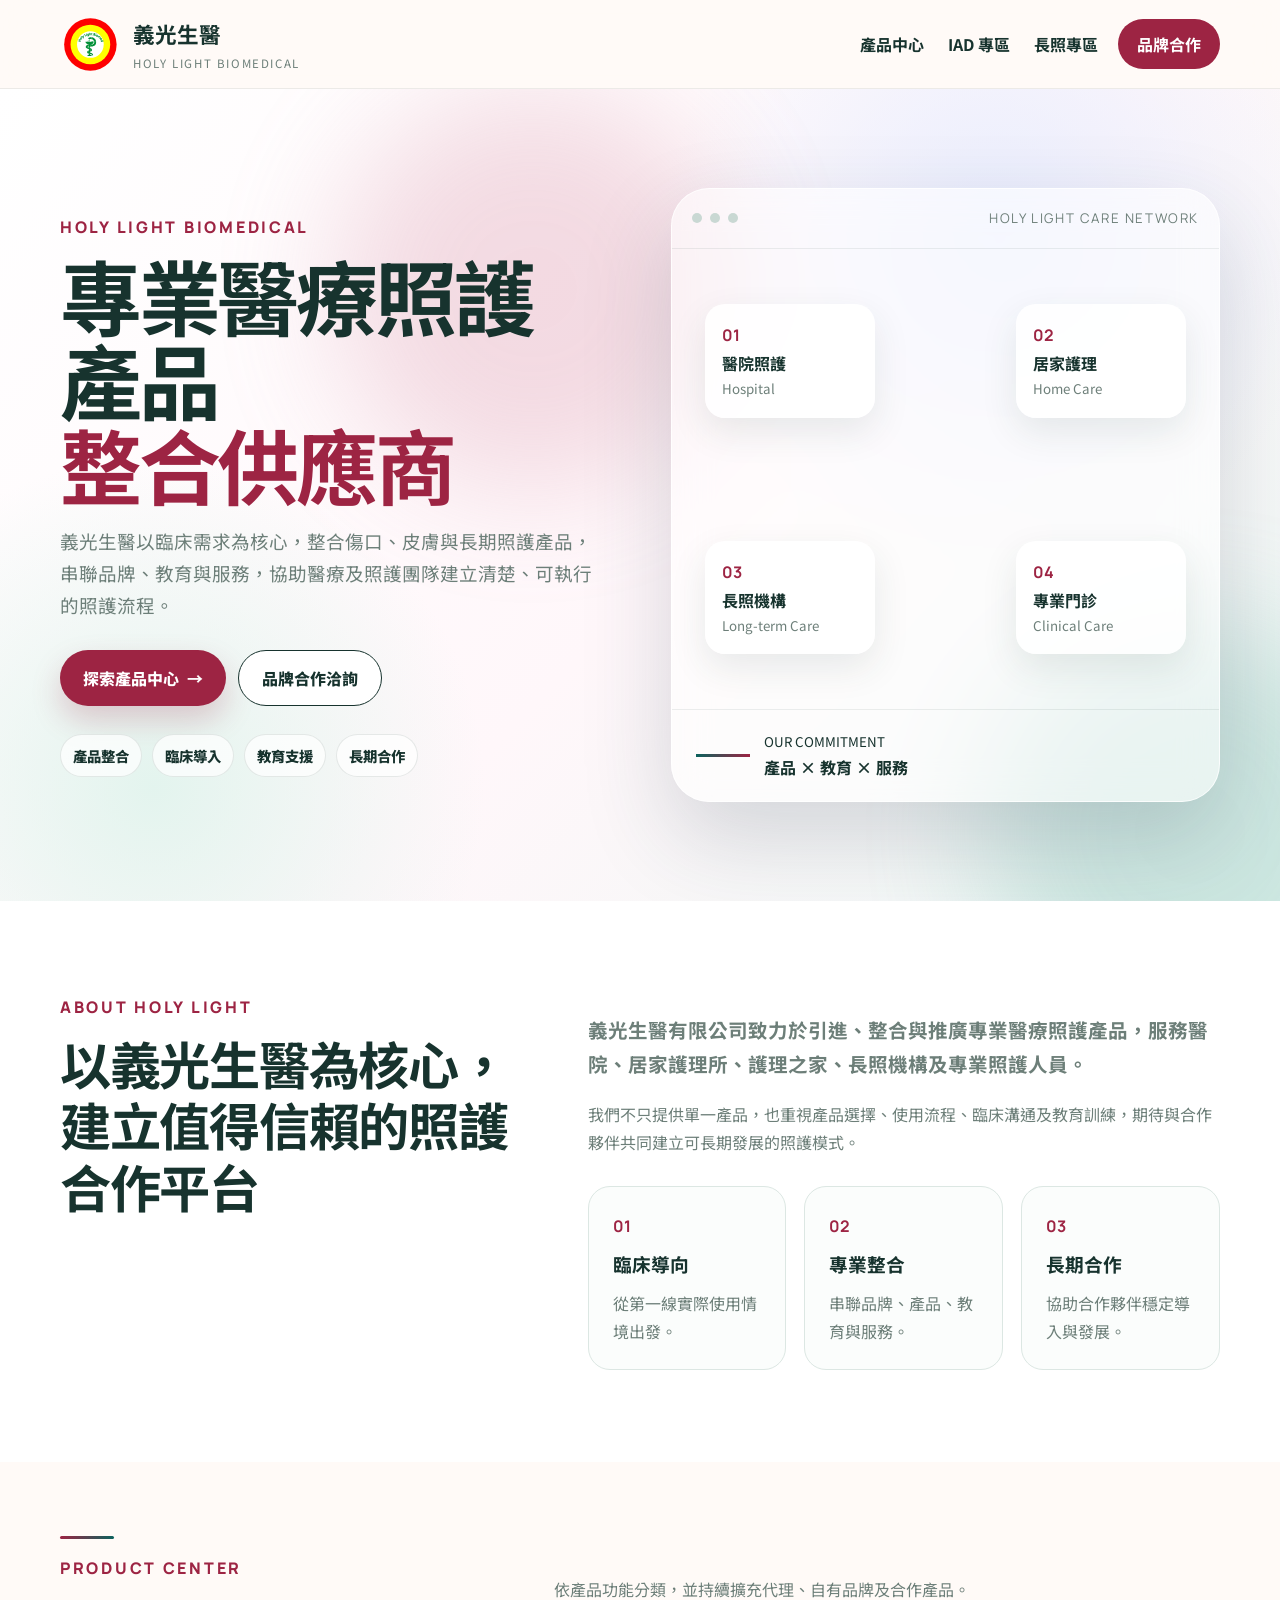
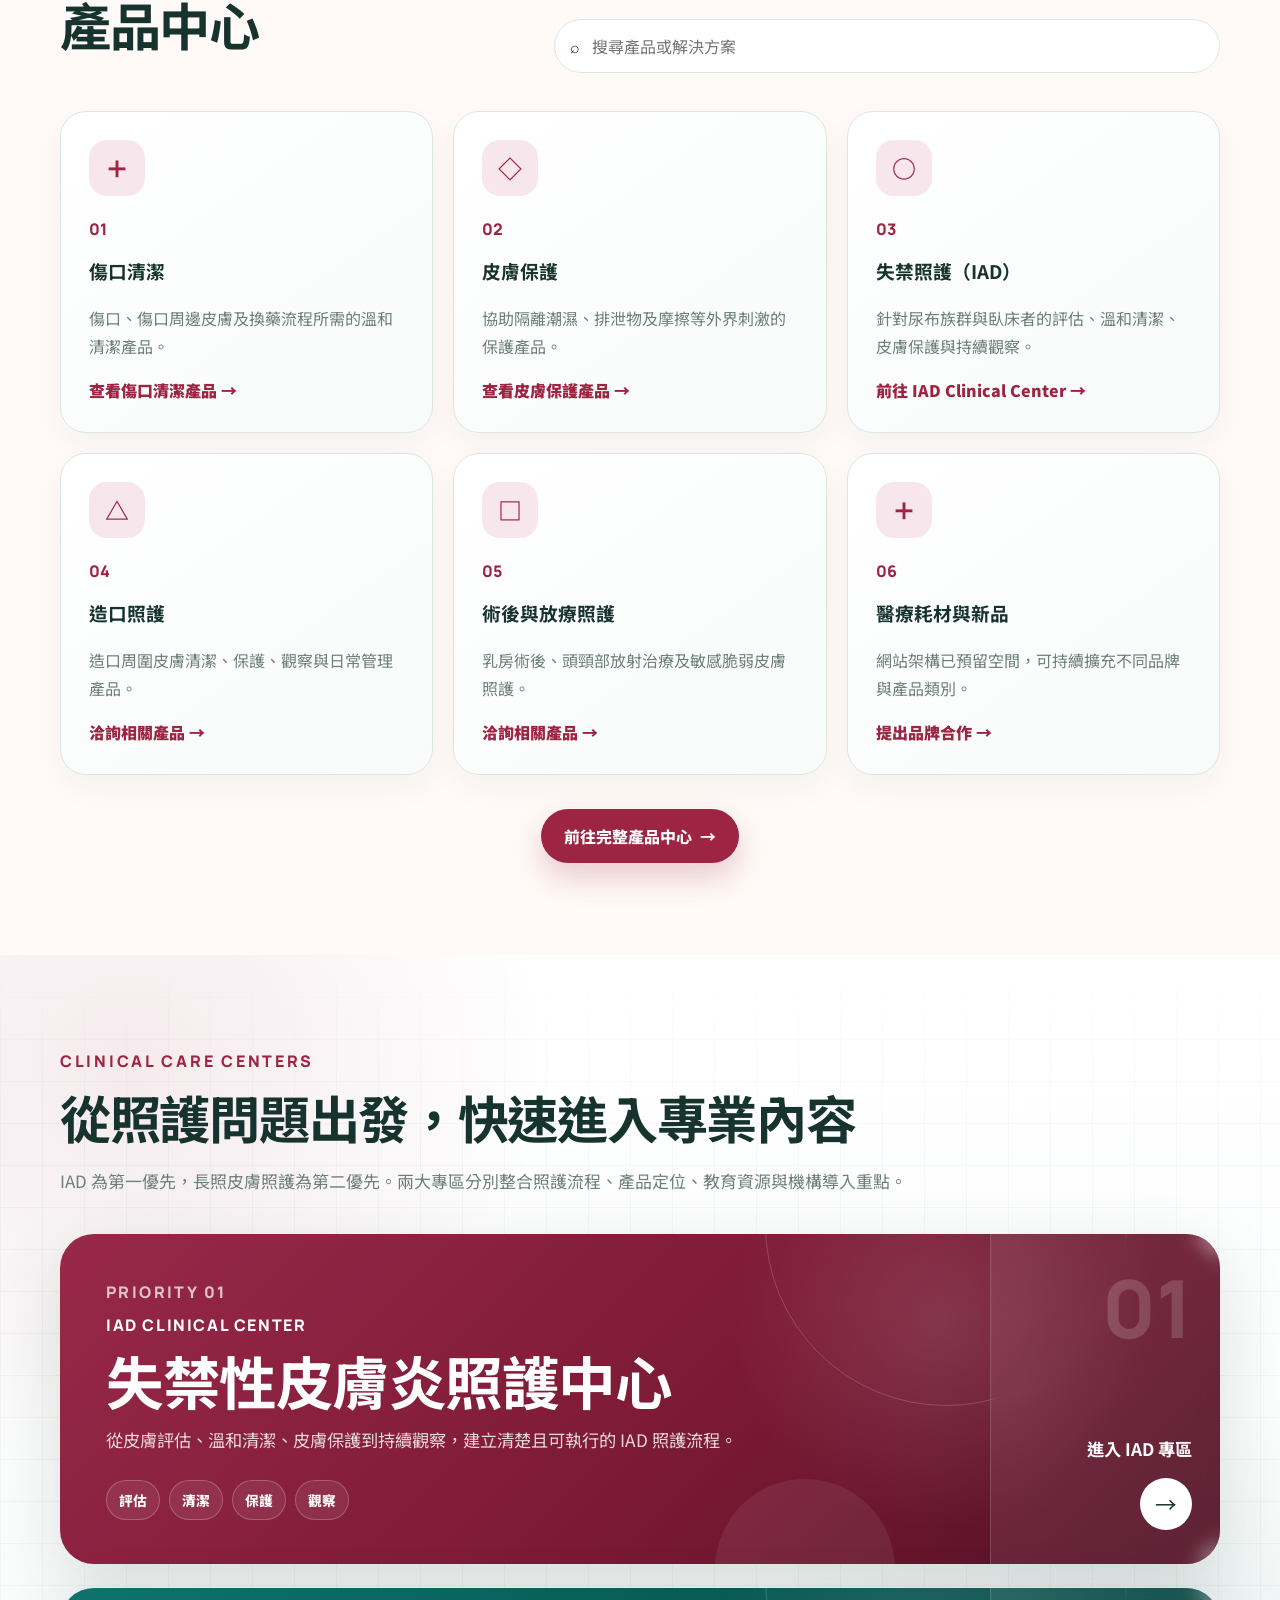
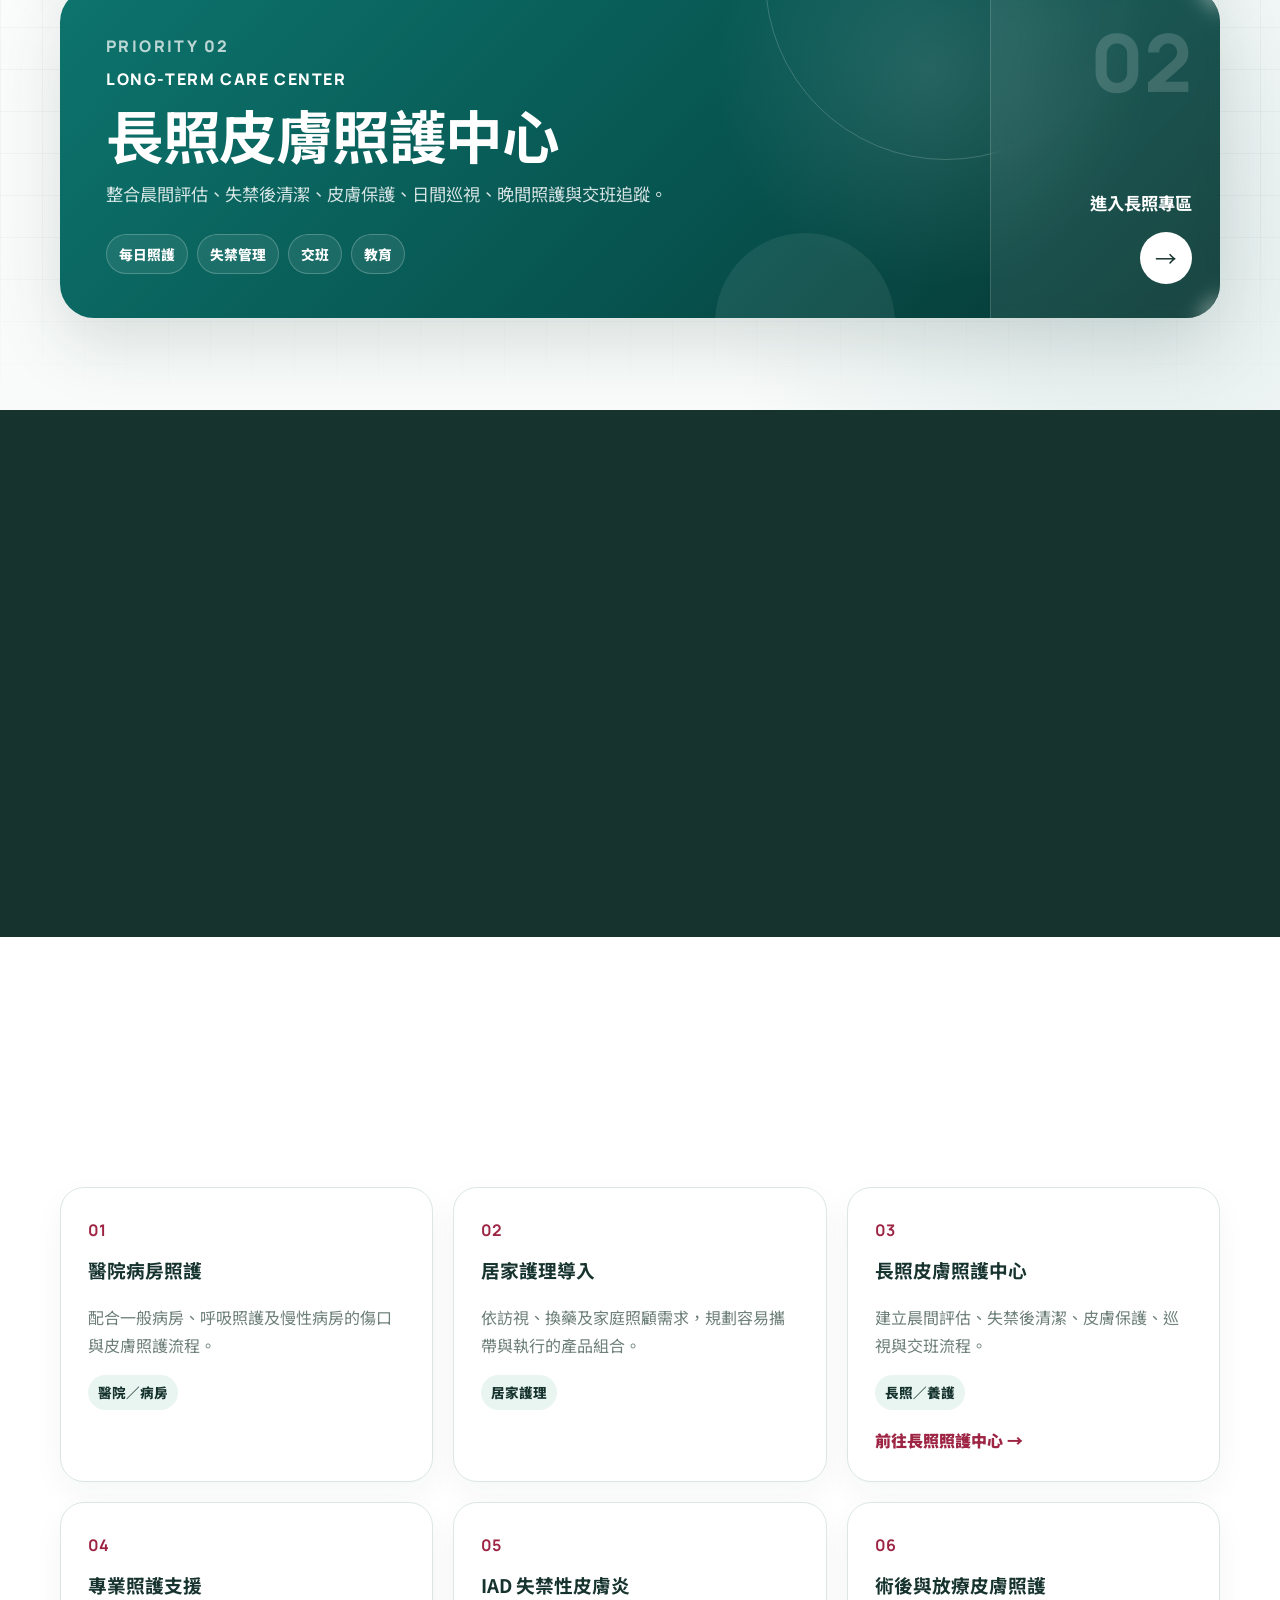
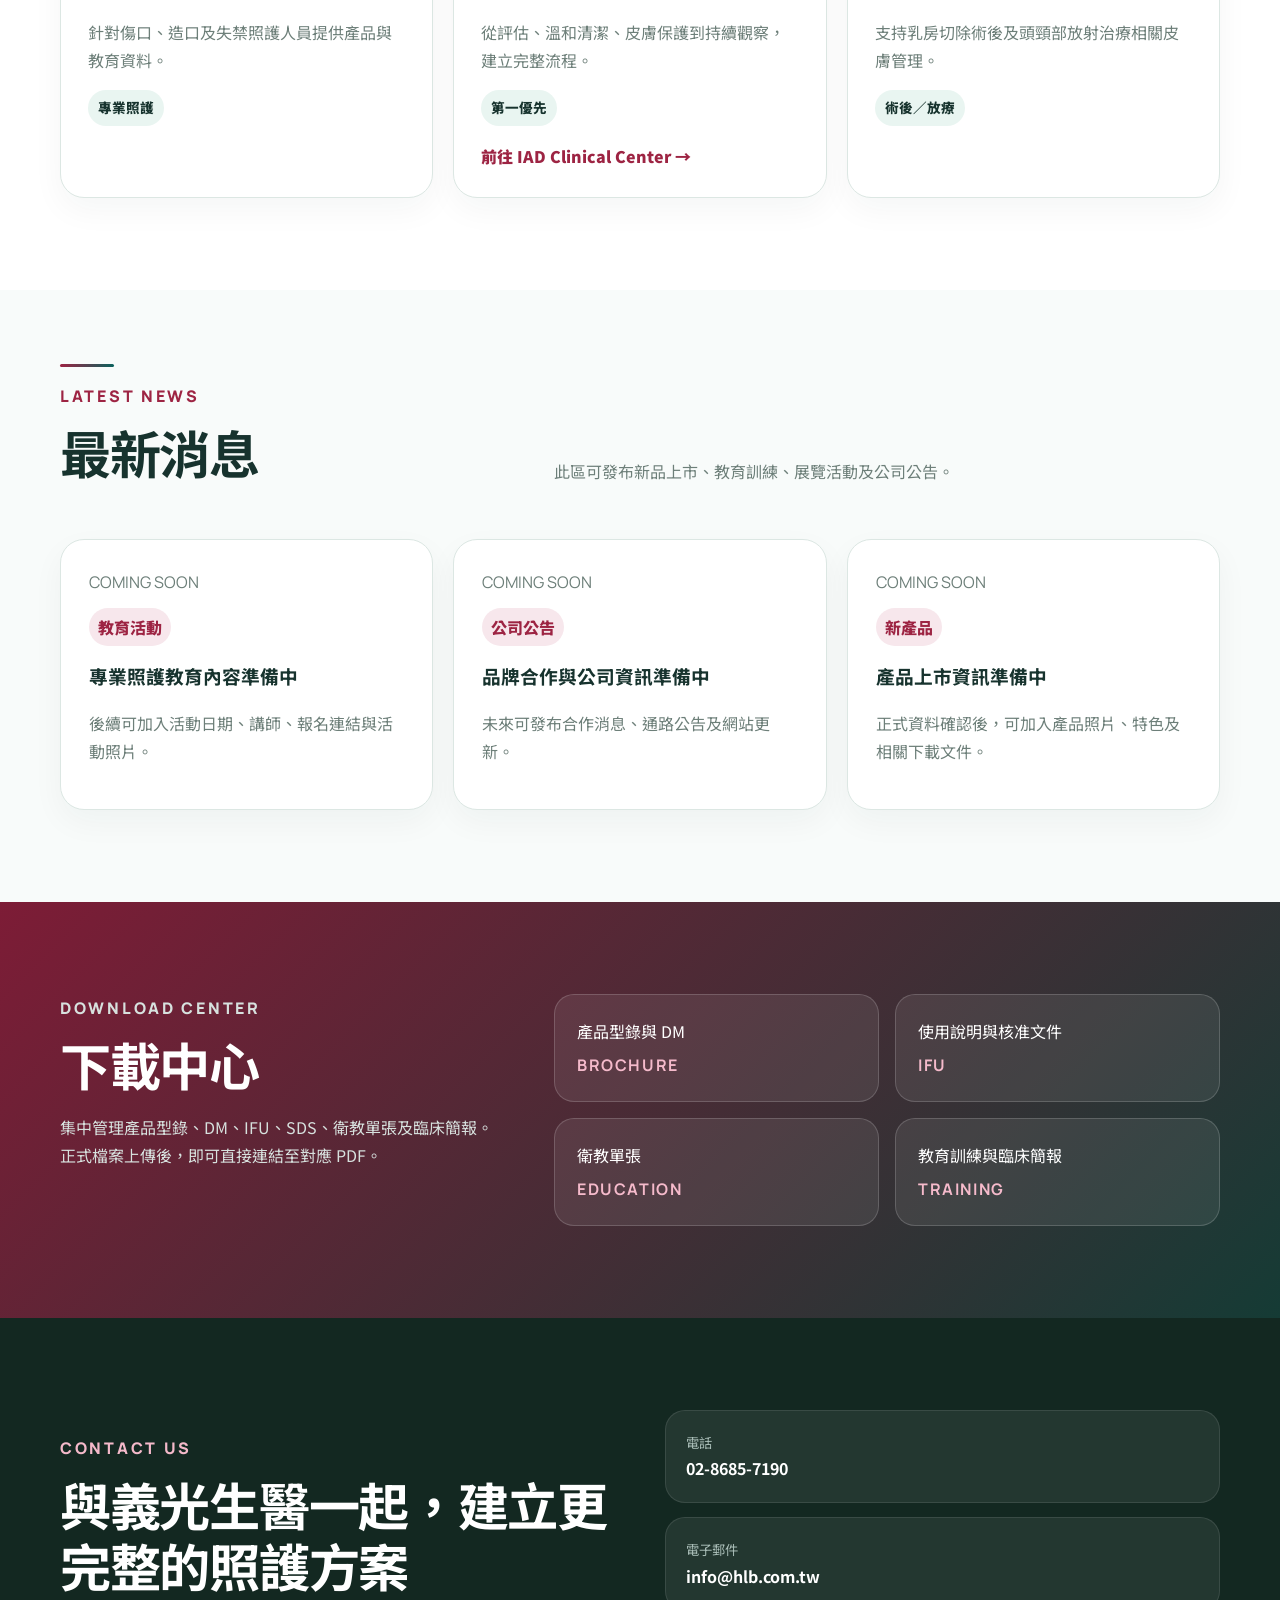
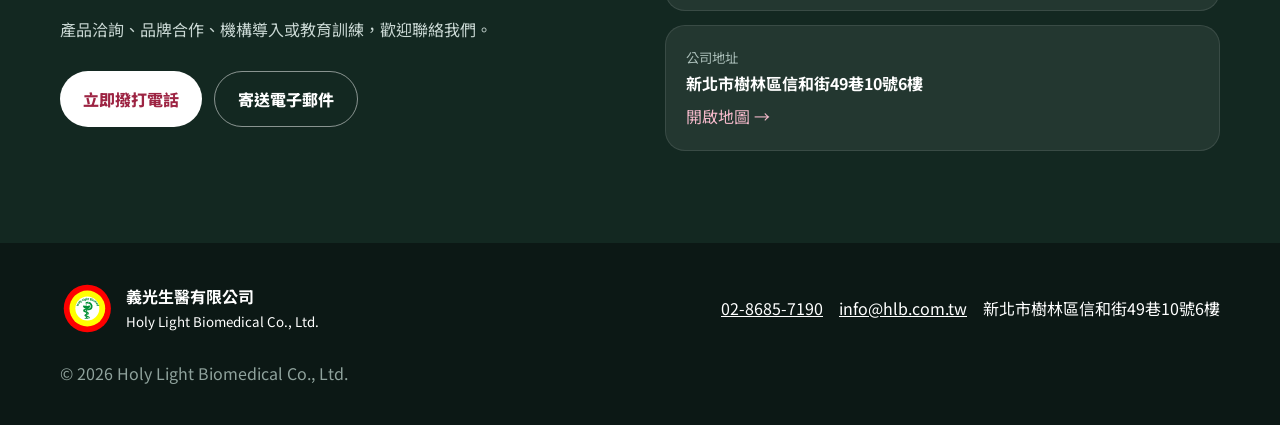
==== index.html @ 4e4e8191 "Add homepage SEO V1 Premium" ====
<!doctype html>
<html lang="zh-Hant">
<head>
  <meta charset="utf-8">
  <meta name="viewport" content="width=device-width,initial-scale=1">
  <meta name="theme-color" content="#9d2443">

  <!-- Google Search Console：請保留 -->
  <meta name="google-site-verification" content="CPX_xguy8c0dO7P1rIua1L7QDcDRIby8tu516ygvFCs">

  <!-- 基本 SEO -->
  <title>義光生醫｜IAD、長照皮膚照護與專業醫療產品</title>
  <meta name="description" content="義光生醫有限公司（Holy Light Biomedical）提供失禁性皮膚炎 IAD、長照皮膚照護、傷口清潔與皮膚保護產品，並提供醫療院所、長照機構及居家護理的教育與導入支援。">
  <meta name="robots" content="index,follow,max-image-preview:large,max-snippet:-1,max-video-preview:-1">
  <meta name="author" content="義光生醫有限公司">
  <link rel="canonical" href="https://hlb.com.tw/">

  <!-- Open Graph：Facebook、LINE、LinkedIn 分享 -->
  <meta property="og:locale" content="zh_TW">
  <meta property="og:type" content="website">
  <meta property="og:site_name" content="義光生醫｜Holy Light Biomedical">
  <meta property="og:title" content="義光生醫｜IAD、長照皮膚照護與專業醫療產品">
  <meta property="og:description" content="整合失禁性皮膚炎 IAD、長照皮膚照護、傷口清潔、皮膚保護產品與專業教育支援。">
  <meta property="og:url" content="https://hlb.com.tw/">
  <meta property="og:image" content="https://hlb.com.tw/assets/hlb-mark.svg">
  <meta property="og:image:alt" content="義光生醫 Holy Light Biomedical 標誌">

  <!-- Twitter / X 分享 -->
  <meta name="twitter:card" content="summary">
  <meta name="twitter:title" content="義光生醫｜IAD、長照皮膚照護與專業醫療產品">
  <meta name="twitter:description" content="整合 IAD、長照皮膚照護、傷口清潔、皮膚保護產品與專業教育支援。">
  <meta name="twitter:image" content="https://hlb.com.tw/assets/hlb-mark.svg">
  <meta name="twitter:image:alt" content="義光生醫 Holy Light Biomedical 標誌">

  <!-- 結構化資料：企業 -->
  <script type="application/ld+json">
  {
    "@context": "https://schema.org",
    "@type": "Organization",
    "@id": "https://hlb.com.tw/#organization",
    "name": "義光生醫有限公司",
    "alternateName": "Holy Light Biomedical Co., Ltd.",
    "url": "https://hlb.com.tw/",
    "logo": "https://hlb.com.tw/assets/hlb-mark.svg",
    "email": "info@hlb.com.tw",
    "telephone": "+886-2-8685-7190",
    "address": {
      "@type": "PostalAddress",
      "streetAddress": "信和街49巷10號6樓",
      "addressLocality": "樹林區",
      "addressRegion": "新北市",
      "postalCode": "238",
      "addressCountry": "TW"
    },
    "description": "義光生醫有限公司提供失禁性皮膚炎 IAD、長照皮膚照護、傷口清潔、皮膚保護產品，以及醫療與長照機構的教育及導入支援."
  }
  </script>

  <!-- 結構化資料：網站 -->
  <script type="application/ld+json">
  {
    "@context": "https://schema.org",
    "@type": "WebSite",
    "@id": "https://hlb.com.tw/#website",
    "url": "https://hlb.com.tw/",
    "name": "義光生醫",
    "alternateName": "Holy Light Biomedical",
    "inLanguage": "zh-Hant-TW",
    "publisher": {
      "@id": "https://hlb.com.tw/#organization"
    }
  }
  </script>

  <link rel="preconnect" href="https://fonts.googleapis.com">
  <link rel="preconnect" href="https://fonts.gstatic.com" crossorigin>
  <link href="https://fonts.googleapis.com/css2?family=Manrope:wght@600;700;800&family=Noto+Sans+TC:wght@400;500;600;700;800;900&display=swap" rel="stylesheet">

  <link rel="stylesheet" href="styles.css?v=7.2">
  <script defer src="script.js?v=7.2"></script>
</head>
<body>
<a class="skip-link" href="#main">跳至主要內容</a>

<header class="site-header" id="top">
  <div class="container nav-wrap">
    <a class="brand" href="#top" aria-label="義光生醫首頁">
      <img src="assets/hlb-mark.svg?v=3.5" alt="義光生醫標誌">
      <span><strong>義光生醫</strong><small>HOLY LIGHT BIOMEDICAL</small></span>
    </a>

    <button class="menu-toggle" type="button" aria-label="開啟選單" aria-expanded="false" aria-controls="main-nav">
      <span></span><span></span><span></span>
    </button>

    <nav class="main-nav" id="main-nav" aria-label="主要導覽">
      <a href="products.html">產品中心</a>
      <a href="iad-clinical-center.html">IAD 專區</a>
      <a href="long-term-care-center.html">長照專區</a>
      <a class="nav-cta" href="#brands">品牌合作</a>
    </nav>
  </div>
</header>

<main id="main">
  <section class="hero" aria-labelledby="hero-title">
    <div class="hero-glow glow-a"></div>
    <div class="hero-glow glow-b"></div>

    <div class="container hero-grid">
      <div class="hero-copy reveal">
        <p class="kicker">HOLY LIGHT BIOMEDICAL</p>
        <h1 id="hero-title">專業醫療照護產品<br><em>整合供應商</em></h1>
        <p class="lead">義光生醫以臨床需求為核心，整合傷口、皮膚與長期照護產品，串聯品牌、教育與服務，協助醫療及照護團隊建立清楚、可執行的照護流程。</p>

        <div class="hero-actions">
          <a class="btn primary" href="products.html">探索產品中心 <span>→</span></a>
          <a class="btn ghost" href="#brands">品牌合作洽詢</a>
        </div>

        <div class="hero-points" aria-label="服務特色">
          <span>產品整合</span>
          <span>臨床導入</span>
          <span>教育支援</span>
          <span>長期合作</span>
        </div>
      </div>

      <div class="hero-visual reveal delay-1">
        <div class="medical-window">
          <div class="window-top">
            <span></span><span></span><span></span>
            <small>HOLY LIGHT CARE NETWORK</small>
          </div>

          <div class="care-map">
            <article class="care-chip chip-1"><b>01</b><strong>醫院照護</strong><small>Hospital</small></article>
            <article class="care-chip chip-2"><b>02</b><strong>居家護理</strong><small>Home Care</small></article>
            <article class="care-chip chip-3"><b>03</b><strong>長照機構</strong><small>Long-term Care</small></article>
            <article class="care-chip chip-4"><b>04</b><strong>專業門診</strong><small>Clinical Care</small></article>
          </div>

          <div class="window-caption">
            <i></i>
            <div><small>OUR COMMITMENT</small><strong>產品 × 教育 × 服務</strong></div>
          </div>
        </div>
      </div>
    </div>
  </section>

  <section class="section about" id="about">
    <div class="container split">
      <div class="section-title reveal">
        <p class="eyebrow">ABOUT HOLY LIGHT</p>
        <h2>以義光生醫為核心，建立值得信賴的照護合作平台</h2>
      </div>

      <div class="about-copy reveal delay-1">
        <p class="large">義光生醫有限公司致力於引進、整合與推廣專業醫療照護產品，服務醫院、居家護理所、護理之家、長照機構及專業照護人員。</p>
        <p>我們不只提供單一產品，也重視產品選擇、使用流程、臨床溝通及教育訓練，期待與合作夥伴共同建立可長期發展的照護模式。</p>

        <div class="values">
          <article><b>01</b><h3>臨床導向</h3><p>從第一線實際使用情境出發。</p></article>
          <article><b>02</b><h3>專業整合</h3><p>串聯品牌、產品、教育與服務。</p></article>
          <article><b>03</b><h3>長期合作</h3><p>協助合作夥伴穩定導入與發展。</p></article>
        </div>
      </div>
    </div>
  </section>

  <section class="section products" id="products">
    <div class="container">
      <div class="heading reveal">
        <div>
          <p class="eyebrow">PRODUCT CENTER</p>
          <h2>產品中心</h2>
        </div>
        <div>
          <p>依產品功能分類，並持續擴充代理、自有品牌及合作產品。</p>
          <label class="search-box">
            <span aria-hidden="true">⌕</span>
            <input id="site-search" type="search" placeholder="搜尋產品或解決方案" aria-label="搜尋產品或解決方案">
          </label>
        </div>
      </div>

      <div class="card-grid searchable-grid" id="product-grid">
        <article data-search="傷口 清潔 換藥 wound cleansing mousse">
          <div class="card-icon">＋</div><span>01</span><h3>傷口清潔</h3>
          <p>傷口、傷口周邊皮膚及換藥流程所需的溫和清潔產品。</p>
          <a href="wound-cleansing-mousse.html">查看傷口清潔產品 →</a>
        </article>

        <article data-search="皮膚 保護 隔離 摩擦 潮濕 barrier film">
          <div class="card-icon">◇</div><span>02</span><h3>皮膚保護</h3>
          <p>協助隔離潮濕、排泄物及摩擦等外界刺激的保護產品。</p>
          <a href="barrier-film.html">查看皮膚保護產品 →</a>
        </article>

        <article data-search="IAD 失禁 尿布 臥床 皮膚炎">
          <div class="card-icon">○</div><span>03</span><h3>失禁照護（IAD）</h3>
          <p>針對尿布族群與臥床者的評估、溫和清潔、皮膚保護與持續觀察。</p>
          <a href="iad-clinical-center.html">前往 IAD Clinical Center →</a>
        </article>

        <article data-search="造口 周邊 皮膚 ostomy">
          <div class="card-icon">△</div><span>04</span><h3>造口照護</h3>
          <p>造口周圍皮膚清潔、保護、觀察與日常管理產品。</p>
          <a href="#contact">洽詢相關產品 →</a>
        </article>

        <article data-search="乳房 術後 放射 放療 頭頸 皮膚">
          <div class="card-icon">□</div><span>05</span><h3>術後與放療照護</h3>
          <p>乳房術後、頭頸部放射治療及敏感脆弱皮膚照護。</p>
          <a href="#contact">洽詢相關產品 →</a>
        </article>

        <article data-search="醫療 耗材 其他 新產品">
          <div class="card-icon">＋</div><span>06</span><h3>醫療耗材與新品</h3>
          <p>網站架構已預留空間，可持續擴充不同品牌與產品類別。</p>
          <a href="#brands">提出品牌合作 →</a>
        </article>
      </div>

      <p class="search-empty" id="search-empty" hidden>目前沒有符合搜尋條件的內容。</p>

      <div class="center-action reveal">
        <a class="btn primary" href="products.html">前往完整產品中心 <span>→</span></a>
      </div>
    </div>
  </section>

  <section class="section clinical-priority" id="clinical-priority">
    <div class="container">
      <div class="clinical-intro reveal">
        <p class="eyebrow">CLINICAL CARE CENTERS</p>
        <h2>從照護問題出發，快速進入專業內容</h2>
        <p>IAD 為第一優先，長照皮膚照護為第二優先。兩大專區分別整合照護流程、產品定位、教育資源與機構導入重點。</p>
      </div>

      <div class="clinical-banner-stack">
        <a class="clinical-banner iad-banner reveal" href="iad-clinical-center.html">
          <div class="banner-copy">
            <p class="banner-priority">PRIORITY 01</p>
            <p class="banner-en">IAD CLINICAL CENTER</p>
            <h3>失禁性皮膚炎照護中心</h3>
            <p>從皮膚評估、溫和清潔、皮膚保護到持續觀察，建立清楚且可執行的 IAD 照護流程。</p>
            <div class="banner-tags">
              <span>評估</span><span>清潔</span><span>保護</span><span>觀察</span>
            </div>
          </div>
          <div class="banner-action">
            <span class="banner-number">01</span>
            <strong>進入 IAD 專區</strong>
            <i>→</i>
          </div>
        </a>

        <a class="clinical-banner ltc-banner reveal delay-1" href="long-term-care-center.html">
          <div class="banner-copy">
            <p class="banner-priority">PRIORITY 02</p>
            <p class="banner-en">LONG-TERM CARE CENTER</p>
            <h3>長照皮膚照護中心</h3>
            <p>整合晨間評估、失禁後清潔、皮膚保護、日間巡視、晚間照護與交班追蹤。</p>
            <div class="banner-tags">
              <span>每日照護</span><span>失禁管理</span><span>交班</span><span>教育</span>
            </div>
          </div>
          <div class="banner-action">
            <span class="banner-number">02</span>
            <strong>進入長照專區</strong>
            <i>→</i>
          </div>
        </a>
      </div>
    </div>
  </section>

  <section class="section brands" id="brands">
    <div class="container brand-panel reveal">
      <div class="brand-copy">
        <p class="eyebrow light">BRAND PARTNERSHIP</p>
        <h2>品牌合作</h2>
        <p>歡迎國內外醫療照護品牌洽談代理、經銷、產品導入及市場合作。義光生醫可依產品特性協助規劃臨床溝通、教育內容與通路推廣。</p>
        <a class="btn light-btn" href="mailto:info@hlb.com.tw?subject=義光生醫品牌合作洽詢">洽談品牌合作</a>
      </div>

      <div class="brand-services">
        <article><b>01</b><h3>市場與產品定位</h3><p>分析產品特色、目標族群及適用場域。</p></article>
        <article><b>02</b><h3>臨床導入規劃</h3><p>建立使用流程與第一線溝通重點。</p></article>
        <article><b>03</b><h3>教育內容支援</h3><p>規劃型錄、衛教資料及教育訓練。</p></article>
        <article><b>04</b><h3>通路長期經營</h3><p>逐步發展醫院、居家與長照市場。</p></article>
      </div>
    </div>
  </section>

  <section class="section solutions" id="solutions">
    <div class="container">
      <div class="heading reveal">
        <div><p class="eyebrow">CARE SOLUTIONS</p><h2>照護解決方案</h2></div>
        <p>從臨床問題與使用場域出發，整合產品、照護步驟及教育支援。</p>
      </div>

      <div class="solution-grid searchable-grid">
        <article data-search="醫院 病房 呼吸 慢性 傷口"><b>01</b><h3>醫院病房照護</h3><p>配合一般病房、呼吸照護及慢性病房的傷口與皮膚照護流程。</p><span>醫院／病房</span></article>
        <article data-search="居家 護理 訪視 換藥"><b>02</b><h3>居家護理導入</h3><p>依訪視、換藥及家庭照顧需求，規劃容易攜帶與執行的產品組合。</p><span>居家護理</span></article>
        <article data-search="護理之家 長照 養護 臥床"><b>03</b><h3>長照皮膚照護中心</h3><p>建立晨間評估、失禁後清潔、皮膚保護、巡視與交班流程。</p><span>長照／養護</span><a class="solution-link" href="long-term-care-center.html">前往長照照護中心 →</a></article>
        <article data-search="傷口 造口 失禁 專業 人員"><b>04</b><h3>專業照護支援</h3><p>針對傷口、造口及失禁照護人員提供產品與教育資料。</p><span>專業照護</span></article>
        <article data-search="IAD 尿布 失禁 皮膚炎"><b>05</b><h3>IAD 失禁性皮膚炎</h3><p>從評估、溫和清潔、皮膚保護到持續觀察，建立完整流程。</p><span>第一優先</span><a class="solution-link" href="iad-clinical-center.html">前往 IAD Clinical Center →</a></article>
        <article data-search="乳房 切除 術後 頭頸 放射 放療"><b>06</b><h3>術後與放療皮膚照護</h3><p>支持乳房切除術後及頭頸部放射治療相關皮膚管理。</p><span>術後／放療</span></article>
      </div>
    </div>
  </section>

  <section class="section news" id="news">
    <div class="container">
      <div class="heading reveal">
        <div><p class="eyebrow">LATEST NEWS</p><h2>最新消息</h2></div>
        <p>此區可發布新品上市、教育訓練、展覽活動及公司公告。</p>
      </div>

      <div class="news-grid">
        <article class="reveal"><time>COMING SOON</time><span>教育活動</span><h3>專業照護教育內容準備中</h3><p>後續可加入活動日期、講師、報名連結與活動照片。</p></article>
        <article class="reveal delay-1"><time>COMING SOON</time><span>公司公告</span><h3>品牌合作與公司資訊準備中</h3><p>未來可發布合作消息、通路公告及網站更新。</p></article>
        <article class="reveal delay-2"><time>COMING SOON</time><span>新產品</span><h3>產品上市資訊準備中</h3><p>正式資料確認後，可加入產品照片、特色及相關下載文件。</p></article>
      </div>
    </div>
  </section>

  <section class="section downloads" id="downloads">
    <div class="container download-panel reveal">
      <div>
        <p class="eyebrow light">DOWNLOAD CENTER</p>
        <h2>下載中心</h2>
        <p>集中管理產品型錄、DM、IFU、SDS、衛教單張及臨床簡報。正式檔案上傳後，即可直接連結至對應 PDF。</p>
      </div>

      <div class="download-grid">
        <button type="button" data-coming="產品型錄尚未上傳"><span>產品型錄與 DM</span><b>BROCHURE</b></button>
        <button type="button" data-coming="使用說明尚未上傳"><span>使用說明與核准文件</span><b>IFU</b></button>
        <button type="button" data-coming="衛教單張尚未上傳"><span>衛教單張</span><b>EDUCATION</b></button>
        <button type="button" data-coming="教育簡報尚未上傳"><span>教育訓練與臨床簡報</span><b>TRAINING</b></button>
      </div>
    </div>
  </section>

  <section class="section contact" id="contact">
    <div class="container contact-panel">
      <div>
        <p class="eyebrow light">CONTACT US</p>
        <h2>與義光生醫一起，建立更完整的照護方案</h2>
        <p>產品洽詢、品牌合作、機構導入或教育訓練，歡迎聯絡我們。</p>

        <div class="contact-actions">
          <a class="btn light-btn" href="tel:+886286857190">立即撥打電話</a>
          <a class="btn outline-light" href="mailto:info@hlb.com.tw?subject=義光生醫產品與合作洽詢">寄送電子郵件</a>
        </div>
      </div>

      <div class="contact-info">
        <a href="tel:+886286857190">
          <small>電話</small>
          <strong>02-8685-7190</strong>
        </a>

        <a href="mailto:info@hlb.com.tw">
          <small>電子郵件</small>
          <strong>info@hlb.com.tw</strong>
        </a>

        <a href="https://www.google.com/maps/search/?api=1&query=新北市樹林區信和街49巷10號6樓" target="_blank" rel="noopener">
          <small>公司地址</small>
          <strong>新北市樹林區信和街49巷10號6樓</strong>
          <em>開啟地圖 →</em>
        </a>
      </div>
    </div>
  </section>
</main>

<footer>
  <div class="container footer-wrap">
    <div class="footer-brand">
      <img src="assets/hlb-mark.svg?v=3.5" alt="">
      <div>
        <strong>義光生醫有限公司</strong>
        <small>Holy Light Biomedical Co., Ltd.</small>
      </div>
    </div>

    <div class="footer-contact">
      <a href="tel:+886286857190">02-8685-7190</a>
      <a href="mailto:info@hlb.com.tw">info@hlb.com.tw</a>
      <span>新北市樹林區信和街49巷10號6樓</span>
    </div>

    <p>© <span id="year"></span> Holy Light Biomedical Co., Ltd.</p>
  </div>
</footer>

<div class="toast" id="toast" role="status" aria-live="polite"></div>
<button class="back-to-top" type="button" aria-label="回到頁首">↑</button>
</body>
</html>
---- styles.css ----
:root{
  --ink:#17332e;
  --ink-soft:#425d57;
  --muted:#6d7f79;
  --wine:#9d2443;
  --wine-dark:#74172f;
  --teal:#0b625d;
  --mint:#e9f5f1;
  --blush:#f7e7ec;
  --cream:#fffaf7;
  --white:#fff;
  --line:#dce7e3;
  --shadow:0 24px 70px rgba(25,55,49,.12);
  --radius-xl:36px;
  --radius-lg:26px;
}
*{box-sizing:border-box}
html{scroll-behavior:smooth}
body{margin:0;font-family:"Noto Sans TC",sans-serif;color:var(--ink);background:var(--cream);line-height:1.75;overflow-x:hidden}
img{display:block;max-width:100%}
a{color:inherit}
button,input{font:inherit}
.container{width:min(1160px,calc(100% - 40px));margin:auto}
.skip-link{position:fixed;top:-80px;left:16px;background:#fff;padding:10px 16px;border-radius:10px;z-index:100}
.skip-link:focus{top:16px}

.site-header{position:sticky;top:0;z-index:50;background:rgba(255,250,247,.9);backdrop-filter:blur(18px);border-bottom:1px solid rgba(23,51,46,.08)}
.nav-wrap{min-height:88px;display:flex;align-items:center;justify-content:space-between;gap:24px}
.brand{display:flex;align-items:center;gap:13px;text-decoration:none}
.brand img{width:60px;height:60px}
.brand strong{display:block;font-size:1.35rem}
.brand small{display:block;color:var(--muted);letter-spacing:.14em;font-size:.72rem}
.main-nav{display:flex;align-items:center;gap:18px}
.main-nav a{text-decoration:none;font-weight:700}
.main-nav a:hover{color:var(--wine)}
.nav-cta{padding:10px 18px;border-radius:999px;background:var(--wine);color:#fff!important}
.menu-toggle{display:none;background:none;border:0;padding:8px}
.menu-toggle span{display:block;width:25px;height:2px;background:var(--ink);margin:5px 0}

.hero{position:relative;overflow:hidden;min-height:calc(100vh - 88px);display:flex;align-items:center;padding:76px 0;background:
radial-gradient(circle at 78% 18%,rgba(226,234,255,.78),transparent 28%),
radial-gradient(circle at 12% 86%,rgba(221,243,235,.82),transparent 25%),
linear-gradient(135deg,#fff 0%,#fff7fa 55%,#eef8f5 100%)}
.hero-glow{position:absolute;border-radius:50%;filter:blur(60px);opacity:.28}
.glow-a{width:400px;height:400px;background:#d58aa1;left:26%;top:0}
.glow-b{width:420px;height:420px;background:#6db6a7;right:-120px;bottom:-140px}
.hero-grid{position:relative;z-index:2;display:grid;grid-template-columns:1fr 1fr;gap:62px;align-items:center}
.kicker,.eyebrow{font-family:Manrope,sans-serif;font-weight:800;letter-spacing:.17em;color:var(--wine);margin:0 0 12px}
h1{font-size:clamp(3.2rem,6.4vw,5.8rem);line-height:1.03;letter-spacing:-.04em;margin:.08em 0 .18em}
h1 em{font-style:normal;color:var(--wine)}
h2{font-size:clamp(2.1rem,4vw,3.35rem);line-height:1.2;letter-spacing:-.025em;margin:.1em 0 .35em}
.lead{font-size:1.16rem;color:var(--muted);max-width:660px}
.hero-actions,.contact-actions{display:flex;gap:12px;flex-wrap:wrap;margin-top:28px}
.btn{display:inline-flex;align-items:center;justify-content:center;gap:8px;padding:13px 23px;border-radius:999px;text-decoration:none;font-weight:800;transition:.22s}
.btn.primary{background:var(--wine);color:#fff;box-shadow:0 14px 30px rgba(157,36,67,.22)}
.btn.primary:hover{transform:translateY(-2px);background:var(--wine-dark)}
.btn.ghost{background:#fff;border:1px solid var(--ink)}
.hero-points{display:flex;gap:10px;flex-wrap:wrap;margin-top:28px}
.hero-points span{padding:8px 12px;border-radius:999px;background:rgba(255,255,255,.72);border:1px solid rgba(23,51,46,.1);font-weight:800;font-size:.9rem}

.medical-window{border:1px solid rgba(255,255,255,.8);border-radius:38px;background:rgba(255,255,255,.56);backdrop-filter:blur(18px);box-shadow:0 35px 90px rgba(37,56,76,.18);overflow:hidden}
.window-top{display:flex;align-items:center;gap:8px;padding:18px 20px;border-bottom:1px solid rgba(23,51,46,.08)}
.window-top span{width:10px;height:10px;border-radius:50%;background:#c9d8d3}
.window-top small{margin-left:auto;font-family:Manrope,sans-serif;letter-spacing:.12em;color:var(--muted)}
.care-map{position:relative;min-height:460px}
.center-logo{position:absolute;left:50%;top:50%;transform:translate(-50%,-50%);width:150px;height:150px;border-radius:50%;display:grid;place-items:center;background:#fff;box-shadow:var(--shadow)}
.center-logo img{width:100px}
.care-chip{position:absolute;width:170px;padding:17px;border-radius:20px;background:rgba(255,255,255,.86);box-shadow:0 14px 36px rgba(35,65,58,.1);animation:chipFloat 5s ease-in-out infinite}
.care-chip b,.care-chip strong,.care-chip small{display:block}
.care-chip b{color:var(--wine);font-family:Manrope,sans-serif}
.care-chip small{color:var(--muted)}
.chip-1{left:6%;top:12%}.chip-2{right:6%;top:12%;animation-delay:-1s}.chip-3{left:6%;bottom:12%;animation-delay:-2s}.chip-4{right:6%;bottom:12%;animation-delay:-3s}
.window-caption{display:flex;align-items:center;gap:14px;padding:20px 24px;border-top:1px solid rgba(23,51,46,.08)}
.window-caption i{width:54px;height:3px;background:linear-gradient(90deg,var(--teal),var(--wine))}
.window-caption small,.window-caption strong{display:block}

.section{padding:92px 0}
.split{display:grid;grid-template-columns:.85fr 1.15fr;gap:60px}
.about{background:#fff}
.about-copy .large{font-size:1.22rem;font-weight:700}
.about-copy>p{color:var(--muted)}
.values{display:grid;grid-template-columns:repeat(3,1fr);gap:18px;margin-top:30px}
.values article{padding:24px;border:1px solid var(--line);border-radius:22px;background:#fbfdfc}
.values b{color:var(--wine);font-family:Manrope,sans-serif}
.values h3{margin:8px 0}
.values p{margin:0;color:var(--muted)}

.heading{display:grid;grid-template-columns:.8fr 1.2fr;gap:50px;align-items:end;margin-bottom:38px}
.heading>div:last-child>p,.heading>p{color:var(--muted)}
.search-box{margin-top:16px;display:flex;align-items:center;gap:10px;padding:11px 15px;border:1px solid var(--line);border-radius:999px;background:#fff}
.search-box input{width:100%;border:0;outline:0;background:transparent}

.card-grid{display:grid;grid-template-columns:repeat(3,1fr);gap:20px}
.card-grid article{position:relative;padding:28px;border:1px solid var(--line);border-radius:26px;background:linear-gradient(145deg,#fff,#f8fbfa);transition:.28s}
.card-grid article:hover{transform:translateY(-7px);box-shadow:var(--shadow)}
.card-grid article>span{font-family:Manrope,sans-serif;color:var(--wine);font-weight:800}
.card-grid h3{margin:12px 0 6px}
.card-grid p{color:var(--muted)}
.card-grid a{font-weight:900;color:var(--wine);text-decoration:none}
.card-icon{width:56px;height:56px;border-radius:18px;background:var(--blush);display:grid;place-items:center;color:var(--wine);font-size:1.5rem;font-weight:900;margin-bottom:18px}
.search-empty{text-align:center;padding:30px;color:var(--muted)}
.center-action{text-align:center;margin-top:34px}

.brands{background:#17332e;color:#fff}
.brand-panel{display:grid;grid-template-columns:.8fr 1.2fr;gap:50px;align-items:start}
.eyebrow.light{color:#f4b9ca}
.brand-copy p{color:#c9d7d3}
.light-btn{background:#fff;color:var(--wine)}
.brand-services{display:grid;grid-template-columns:1fr 1fr;gap:18px}
.brand-services article{padding:24px;border-radius:24px;background:rgba(255,255,255,.08);border:1px solid rgba(255,255,255,.12)}
.brand-services b{color:#f4b9ca}
.brand-services h3{margin:8px 0}
.brand-services p{color:#c9d7d3;margin-bottom:0}

.solutions{background:#fff}
.solution-grid{display:grid;grid-template-columns:repeat(3,1fr);gap:20px}
.solution-grid article{padding:27px;border:1px solid var(--line);border-radius:24px;background:#fff;transition:.28s}
.solution-grid article:hover{transform:translateY(-6px);box-shadow:var(--shadow)}
.solution-grid b{color:var(--wine);font-family:Manrope,sans-serif}
.solution-grid h3{margin:10px 0 6px}
.solution-grid p{color:var(--muted)}
.solution-grid span{display:inline-block;padding:6px 10px;border-radius:999px;background:var(--mint);font-weight:800;font-size:.85rem}

.news{background:#f8fbfa}
.news-grid{display:grid;grid-template-columns:repeat(3,1fr);gap:20px}
.news-grid article{padding:28px;border-radius:24px;background:#fff;border:1px solid var(--line)}
.news-grid time{display:block;color:var(--muted);font-family:Manrope,sans-serif}
.news-grid>article>span{display:inline-block;margin:12px 0 6px;padding:5px 9px;border-radius:999px;background:var(--blush);color:var(--wine);font-weight:800}
.news-grid h3{margin:8px 0}
.news-grid p{color:var(--muted)}

.downloads{background:linear-gradient(135deg,#7d1c36,#153b35);color:#fff}
.download-panel{display:grid;grid-template-columns:.8fr 1.2fr;gap:50px}
.download-panel>div:first-child p{color:#d7e1de}
.download-grid{display:grid;grid-template-columns:1fr 1fr;gap:16px}
.download-grid button{padding:22px;border:1px solid rgba(255,255,255,.17);border-radius:20px;background:rgba(255,255,255,.08);color:#fff;text-align:left;cursor:pointer;transition:.22s}
.download-grid button:hover{background:rgba(255,255,255,.14);transform:translateY(-3px)}
.download-grid span,.download-grid b{display:block}
.download-grid b{margin-top:6px;color:#f5bacb;font-family:Manrope,sans-serif;letter-spacing:.1em}

.contact{background:#132821;color:#fff}
.contact-panel{display:grid;grid-template-columns:1fr 1fr;gap:50px;align-items:center}
.contact-panel p{color:#c9d7d3}
.outline-light{border:1px solid rgba(255,255,255,.5);color:#fff}
.contact-info{display:grid;gap:14px}
.contact-info a{display:block;padding:20px;border-radius:20px;background:rgba(255,255,255,.07);border:1px solid rgba(255,255,255,.1);text-decoration:none}
.contact-info small,.contact-info strong,.contact-info em{display:block}
.contact-info small{color:#a9bdb7}.contact-info em{margin-top:5px;color:#f4b9ca;font-style:normal}

footer{background:#0c1815;color:#fff;padding:38px 0}
.footer-wrap{display:grid;grid-template-columns:1fr 1fr;gap:24px;align-items:center}
.footer-brand{display:flex;align-items:center;gap:12px}
.footer-brand img{width:54px}
.footer-brand strong,.footer-brand small{display:block}
.footer-contact{display:flex;justify-content:flex-end;gap:16px;flex-wrap:wrap}
.footer-contact a{color:#fff}
.footer-wrap>p{grid-column:1/-1;margin:0;color:#8fa29c}

.toast{position:fixed;left:50%;bottom:28px;transform:translate(-50%,20px);padding:12px 18px;border-radius:999px;background:#132821;color:#fff;opacity:0;pointer-events:none;transition:.22s;z-index:80}
.toast.show{opacity:1;transform:translate(-50%,0)}
.back-to-top{position:fixed;right:20px;bottom:20px;width:45px;height:45px;border:0;border-radius:50%;background:var(--wine);color:#fff;font-size:1.2rem;opacity:0;pointer-events:none;transition:.22s;z-index:70}
.back-to-top.show{opacity:1;pointer-events:auto}

.reveal{opacity:0;transform:translateY(28px);transition:opacity .68s ease,transform .68s ease}
.reveal.visible{opacity:1;transform:none}
.delay-1{transition-delay:.08s}.delay-2{transition-delay:.16s}

@keyframes chipFloat{0%,100%{transform:translateY(0)}50%{transform:translateY(-10px)}}

@media(max-width:1050px){
  .main-nav{position:absolute;left:20px;right:20px;top:78px;display:none;flex-direction:column;align-items:stretch;background:#fff;border:1px solid var(--line);border-radius:18px;padding:18px;box-shadow:var(--shadow)}
  .main-nav.open{display:flex}
  .menu-toggle{display:block}
  .hero-grid,.split,.brand-panel,.download-panel,.contact-panel{grid-template-columns:1fr}
  .hero{min-height:auto}
  .heading{grid-template-columns:1fr}
  .card-grid,.solution-grid{grid-template-columns:1fr 1fr}
}
@media(max-width:720px){
  .values,.card-grid,.solution-grid,.news-grid,.brand-services,.download-grid{grid-template-columns:1fr}
  .care-map{min-height:530px}
  .care-chip{width:145px}
  .footer-wrap{grid-template-columns:1fr}
  .footer-contact{justify-content:flex-start}
  .footer-wrap>p{grid-column:auto}
}
@media(max-width:520px){
  .container{width:min(100% - 28px,1160px)}
  .brand img{width:50px;height:50px}
  .brand strong{font-size:1.12rem}
  .brand small{font-size:.61rem}
  .hero{padding-top:56px}
  .care-map{min-height:560px}
  .center-logo{width:120px;height:120px}
  .center-logo img{width:82px}
  .care-chip{width:130px;padding:13px;font-size:.88rem}
  .chip-1,.chip-3{left:3%}.chip-2,.chip-4{right:3%}
}
@media(prefers-reduced-motion:reduce){
  *{scroll-behavior:auto!important}
  .reveal{opacity:1;transform:none;transition:none}
  .care-chip{animation:none}
}

/* Homepage V7.1 Clinical Priority Patch */
.clinical-priority{background:linear-gradient(135deg,#fff7fa,#eef8f5)}
.priority-entry-grid{display:grid;grid-template-columns:1.15fr .85fr;gap:22px}
.priority-entry{min-height:245px;padding:32px;border-radius:30px;text-decoration:none;display:flex;flex-direction:column;justify-content:space-between;border:1px solid var(--line);box-shadow:0 18px 48px rgba(25,55,49,.08);transition:.28s}
.priority-entry:hover{transform:translateY(-8px);box-shadow:var(--shadow)}
.priority-entry span{font-family:Manrope,sans-serif;font-weight:800;letter-spacing:.12em}
.priority-entry h3{font-size:clamp(1.7rem,3vw,2.5rem);margin:10px 0 6px}
.priority-entry p{max-width:560px;margin:0}
.priority-entry b{margin-top:24px}
.iad-entry{background:linear-gradient(145deg,#8f2040,#6e1731);color:#fff}
.iad-entry span,.iad-entry b{color:#ffd4df}
.iad-entry p{color:#f5dce3}
.ltc-entry{background:linear-gradient(145deg,#0a625d,#074843);color:#fff}
.ltc-entry span,.ltc-entry b{color:#b9eee1}
.ltc-entry p{color:#d3e9e3}
.solution-link{display:block;margin-top:16px;font-weight:900;color:var(--wine);text-decoration:none}
.solution-grid article:hover .solution-link{text-decoration:underline}
@media(max-width:760px){.priority-entry-grid{grid-template-columns:1fr}.priority-entry{min-height:210px}}

/* =========================================================
   Homepage V7.2 Ultimate
   Clinical navigation + large IAD / Long-term Care banners
   ========================================================= */

.main-nav{
  gap:16px;
}
.main-nav a{
  position:relative;
  padding:10px 4px;
}
.main-nav a:not(.nav-cta)::after{
  content:"";
  position:absolute;
  left:4px;
  right:4px;
  bottom:4px;
  height:2px;
  border-radius:999px;
  background:linear-gradient(90deg,var(--wine),var(--teal));
  transform:scaleX(0);
  transform-origin:left;
  transition:transform .22s ease;
}
.main-nav a:not(.nav-cta):hover::after{
  transform:scaleX(1);
}
.main-nav .nav-cta{
  padding:11px 19px;
}

.clinical-priority{
  position:relative;
  overflow:hidden;
  background:
    radial-gradient(circle at 10% 10%,rgba(157,36,67,.09),transparent 28%),
    radial-gradient(circle at 88% 82%,rgba(11,98,93,.11),transparent 30%),
    linear-gradient(180deg,#fff,#f8fbfa);
}
.clinical-priority::before{
  content:"";
  position:absolute;
  inset:0;
  pointer-events:none;
  background-image:
    linear-gradient(rgba(23,51,46,.035) 1px,transparent 1px),
    linear-gradient(90deg,rgba(23,51,46,.035) 1px,transparent 1px);
  background-size:42px 42px;
  mask-image:linear-gradient(to bottom,transparent,black 18%,black 82%,transparent);
}
.clinical-priority .container{
  position:relative;
  z-index:1;
}
.clinical-intro{
  max-width:850px;
  margin-bottom:38px;
}
.clinical-intro>p:last-child{
  color:var(--muted);
  font-size:1.06rem;
}

.clinical-banner-stack{
  display:grid;
  gap:24px;
}
.clinical-banner{
  position:relative;
  min-height:330px;
  display:grid;
  grid-template-columns:minmax(0,1fr) 230px;
  align-items:stretch;
  overflow:hidden;
  border-radius:34px;
  color:#fff;
  text-decoration:none;
  box-shadow:0 24px 68px rgba(25,55,49,.15);
  transition:transform .3s ease,box-shadow .3s ease;
}
.clinical-banner::before,
.clinical-banner::after{
  content:"";
  position:absolute;
  border-radius:50%;
  pointer-events:none;
}
.clinical-banner::before{
  width:360px;
  height:360px;
  right:8%;
  top:-190px;
  border:1px solid rgba(255,255,255,.18);
}
.clinical-banner::after{
  width:180px;
  height:180px;
  right:28%;
  bottom:-95px;
  background:rgba(255,255,255,.07);
}
.clinical-banner:hover{
  transform:translateY(-8px);
  box-shadow:0 34px 85px rgba(25,55,49,.22);
}
.iad-banner{
  background:
    radial-gradient(circle at 76% 26%,rgba(255,255,255,.13),transparent 23%),
    linear-gradient(135deg,#982849 0%,#7a1934 58%,#4f1024 100%);
}
.ltc-banner{
  background:
    radial-gradient(circle at 75% 25%,rgba(255,255,255,.12),transparent 24%),
    linear-gradient(135deg,#0d746d 0%,#07534f 58%,#073632 100%);
}
.banner-copy{
  position:relative;
  z-index:2;
  padding:42px 46px;
  align-self:center;
}
.banner-priority{
  margin:0 0 5px;
  font-family:Manrope,sans-serif;
  font-weight:800;
  letter-spacing:.15em;
  color:rgba(255,255,255,.72);
}
.banner-en{
  margin:0 0 8px;
  font-family:Manrope,sans-serif;
  font-weight:800;
  letter-spacing:.1em;
}
.clinical-banner h3{
  margin:0 0 12px;
  font-size:clamp(2.2rem,4.5vw,4rem);
  line-height:1.15;
  letter-spacing:-.025em;
}
.banner-copy>p:not(.banner-priority):not(.banner-en){
  max-width:720px;
  margin:0;
  color:rgba(255,255,255,.83);
  font-size:1.08rem;
}
.banner-tags{
  display:flex;
  gap:9px;
  flex-wrap:wrap;
  margin-top:24px;
}
.banner-tags span{
  padding:7px 12px;
  border:1px solid rgba(255,255,255,.22);
  border-radius:999px;
  background:rgba(255,255,255,.08);
  backdrop-filter:blur(7px);
  font-weight:800;
  font-size:.86rem;
}
.banner-action{
  position:relative;
  z-index:2;
  padding:34px 28px;
  display:flex;
  flex-direction:column;
  align-items:flex-end;
  justify-content:space-between;
  background:rgba(255,255,255,.08);
  border-left:1px solid rgba(255,255,255,.15);
  backdrop-filter:blur(10px);
}
.banner-number{
  font-family:Manrope,sans-serif;
  font-size:5rem;
  line-height:1;
  font-weight:800;
  color:rgba(255,255,255,.16);
}
.banner-action strong{
  margin-top:auto;
  font-size:1.08rem;
}
.banner-action i{
  display:grid;
  place-items:center;
  width:52px;
  height:52px;
  margin-top:14px;
  border-radius:50%;
  background:#fff;
  color:var(--ink);
  font-size:1.35rem;
  font-style:normal;
  transition:transform .25s ease;
}
.clinical-banner:hover .banner-action i{
  transform:translateX(5px);
}

/* Improve visual hierarchy for existing homepage sections */
.heading{
  position:relative;
}
.heading::before{
  content:"";
  position:absolute;
  left:0;
  top:-18px;
  width:54px;
  height:3px;
  border-radius:999px;
  background:linear-gradient(90deg,var(--wine),var(--teal));
}
.card-grid article,
.solution-grid article,
.news-grid article{
  box-shadow:0 12px 32px rgba(25,55,49,.045);
}

@media(max-width:1050px){
  .main-nav a{
    padding:10px 12px;
  }
  .main-nav a:not(.nav-cta)::after{
    display:none;
  }
}
@media(max-width:820px){
  .clinical-banner{
    grid-template-columns:1fr;
    min-height:0;
  }
  .banner-action{
    min-height:110px;
    flex-direction:row;
    align-items:center;
    border-left:0;
    border-top:1px solid rgba(255,255,255,.15);
  }
  .banner-number{
    font-size:3.4rem;
  }
  .banner-action strong{
    margin:0 0 0 auto;
  }
  .banner-action i{
    margin:0 0 0 14px;
  }
}
@media(max-width:560px){
  .banner-copy{
    padding:30px 24px;
  }
  .clinical-banner h3{
    font-size:2.25rem;
  }
  .banner-action{
    padding:22px 24px;
  }
  .banner-number{
    display:none;
  }
}
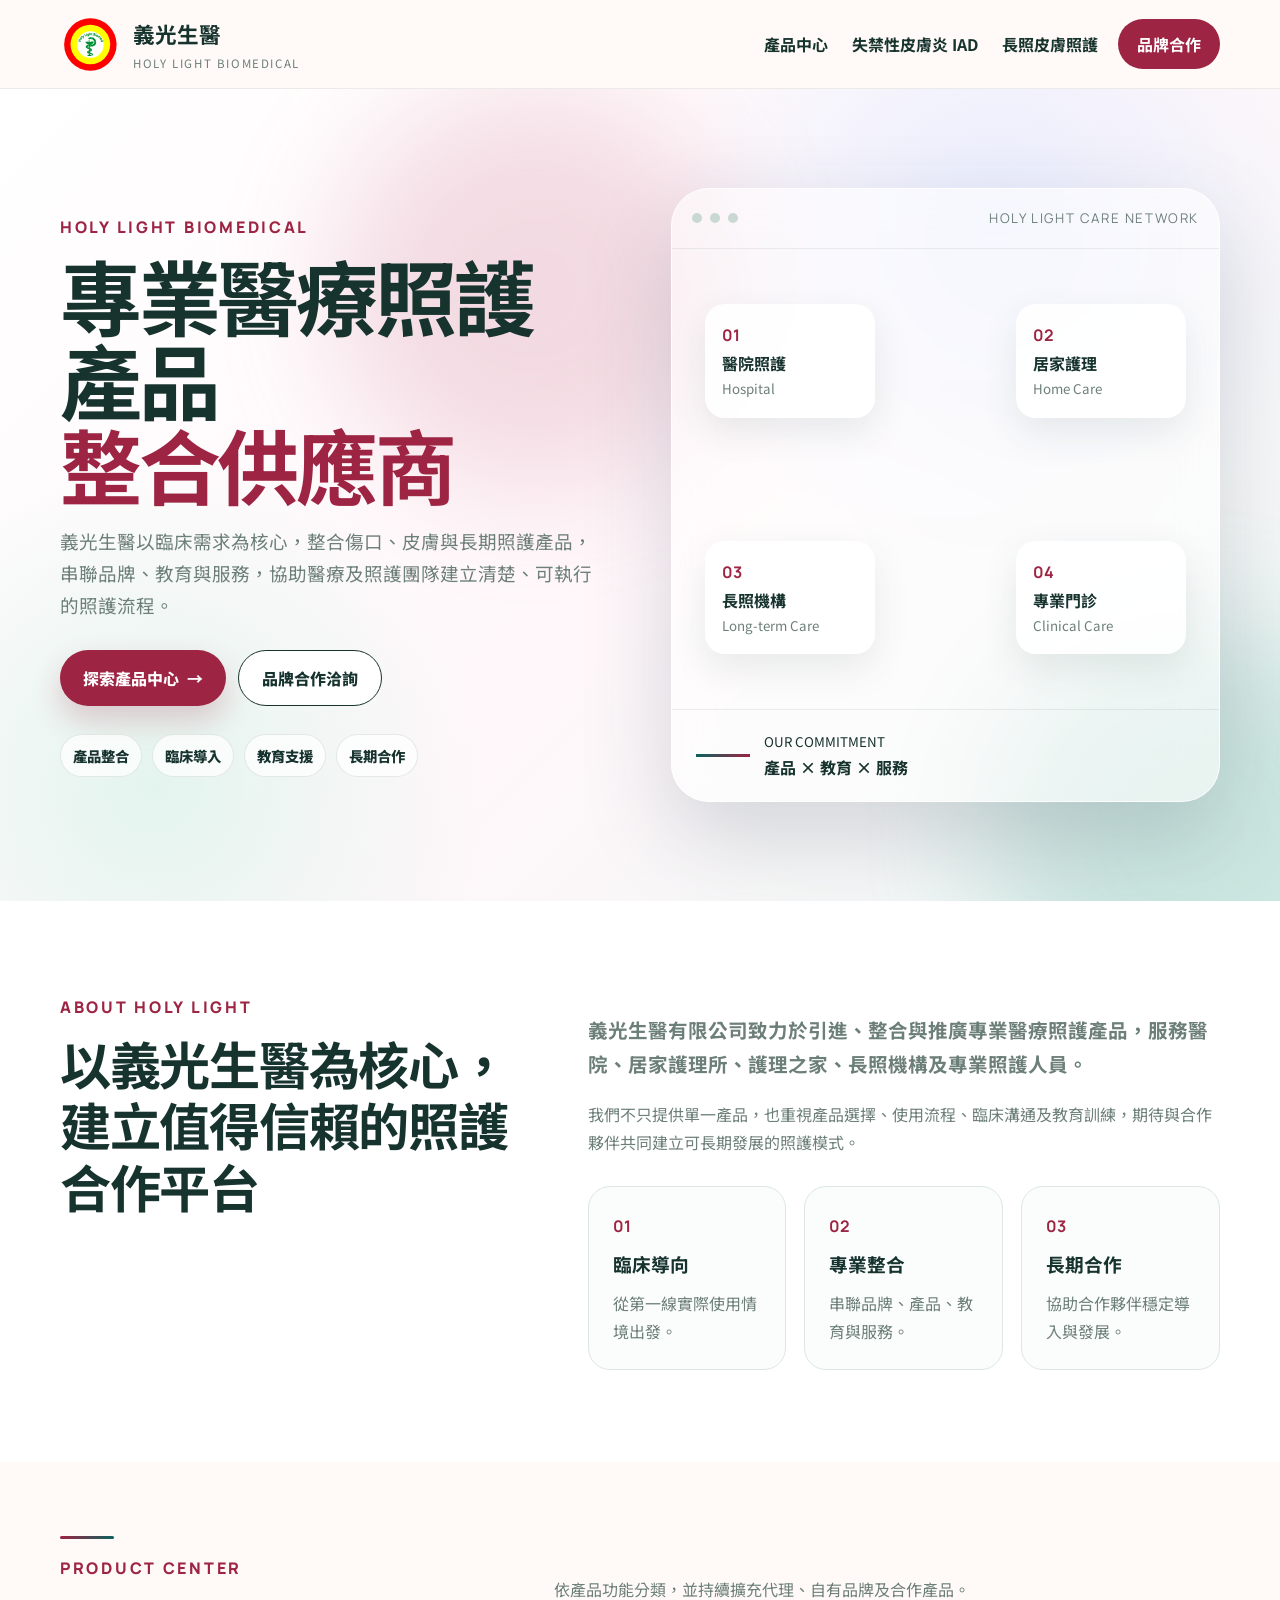
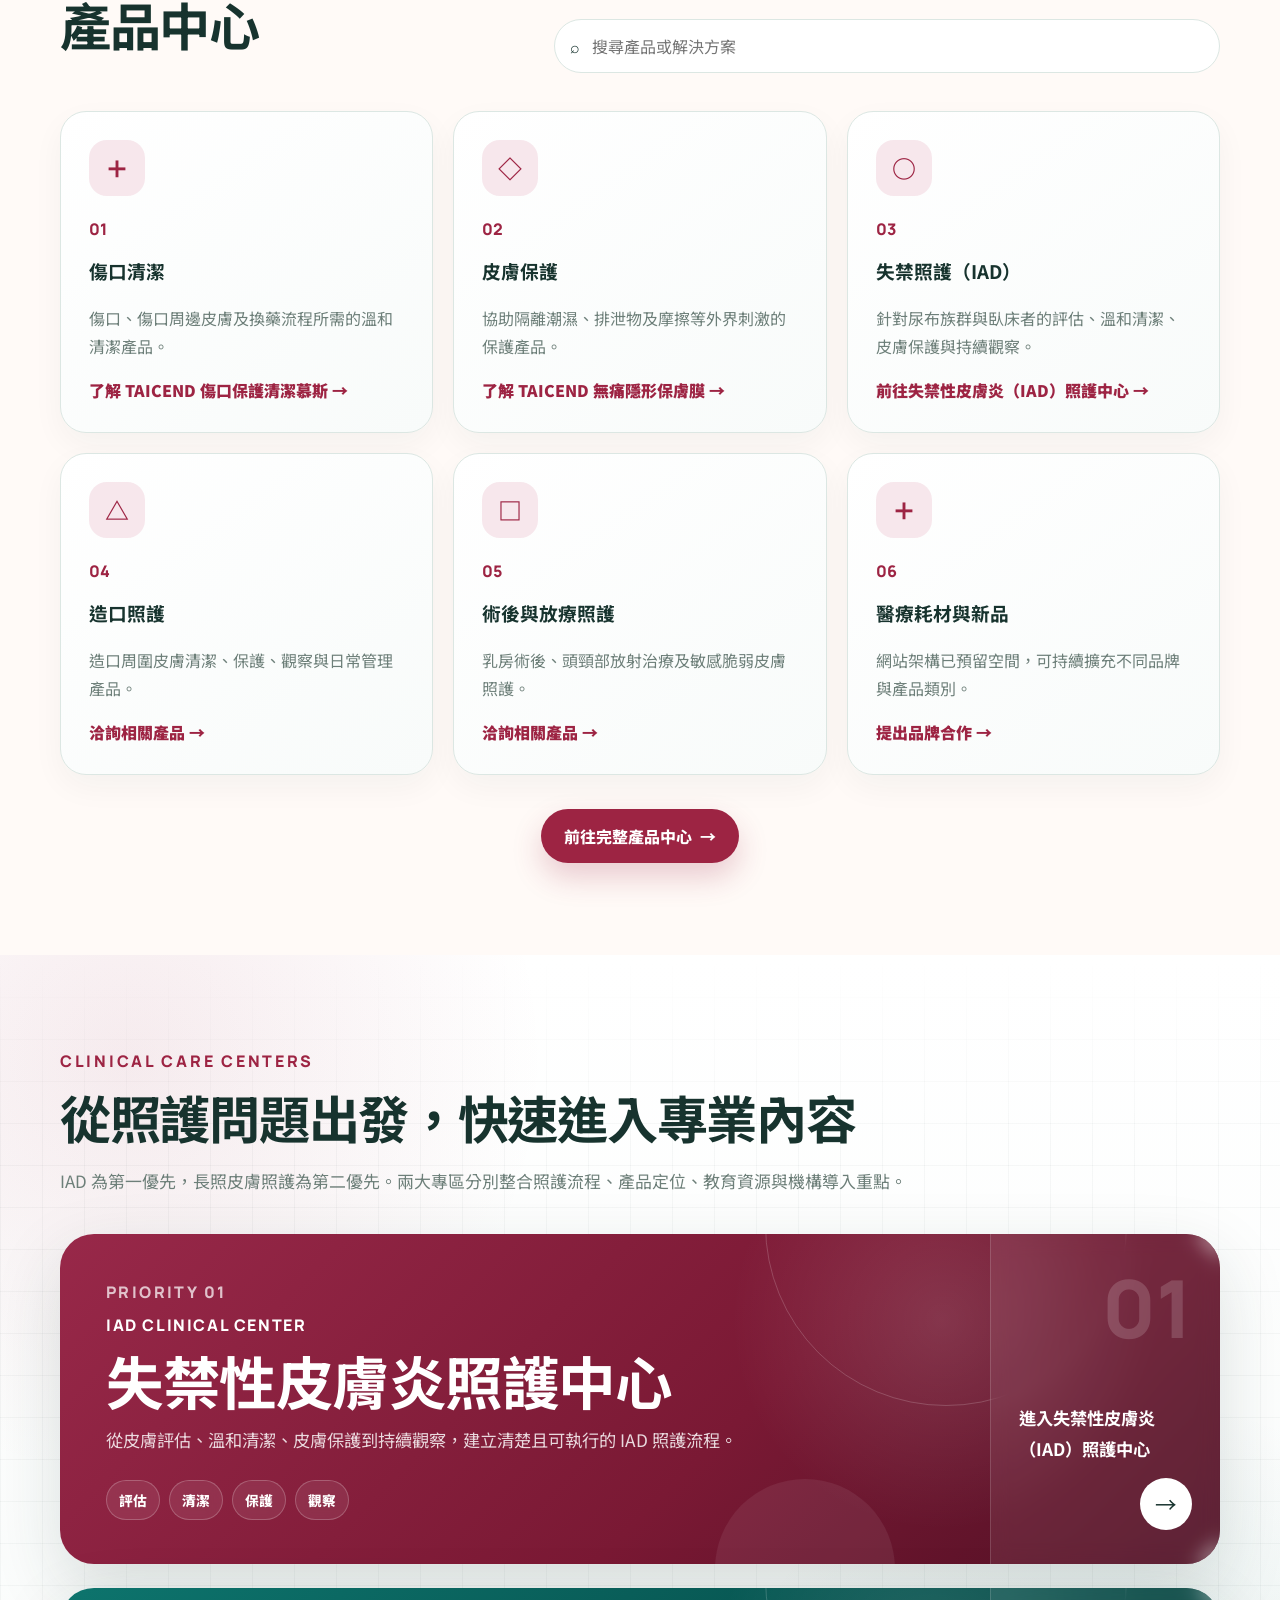
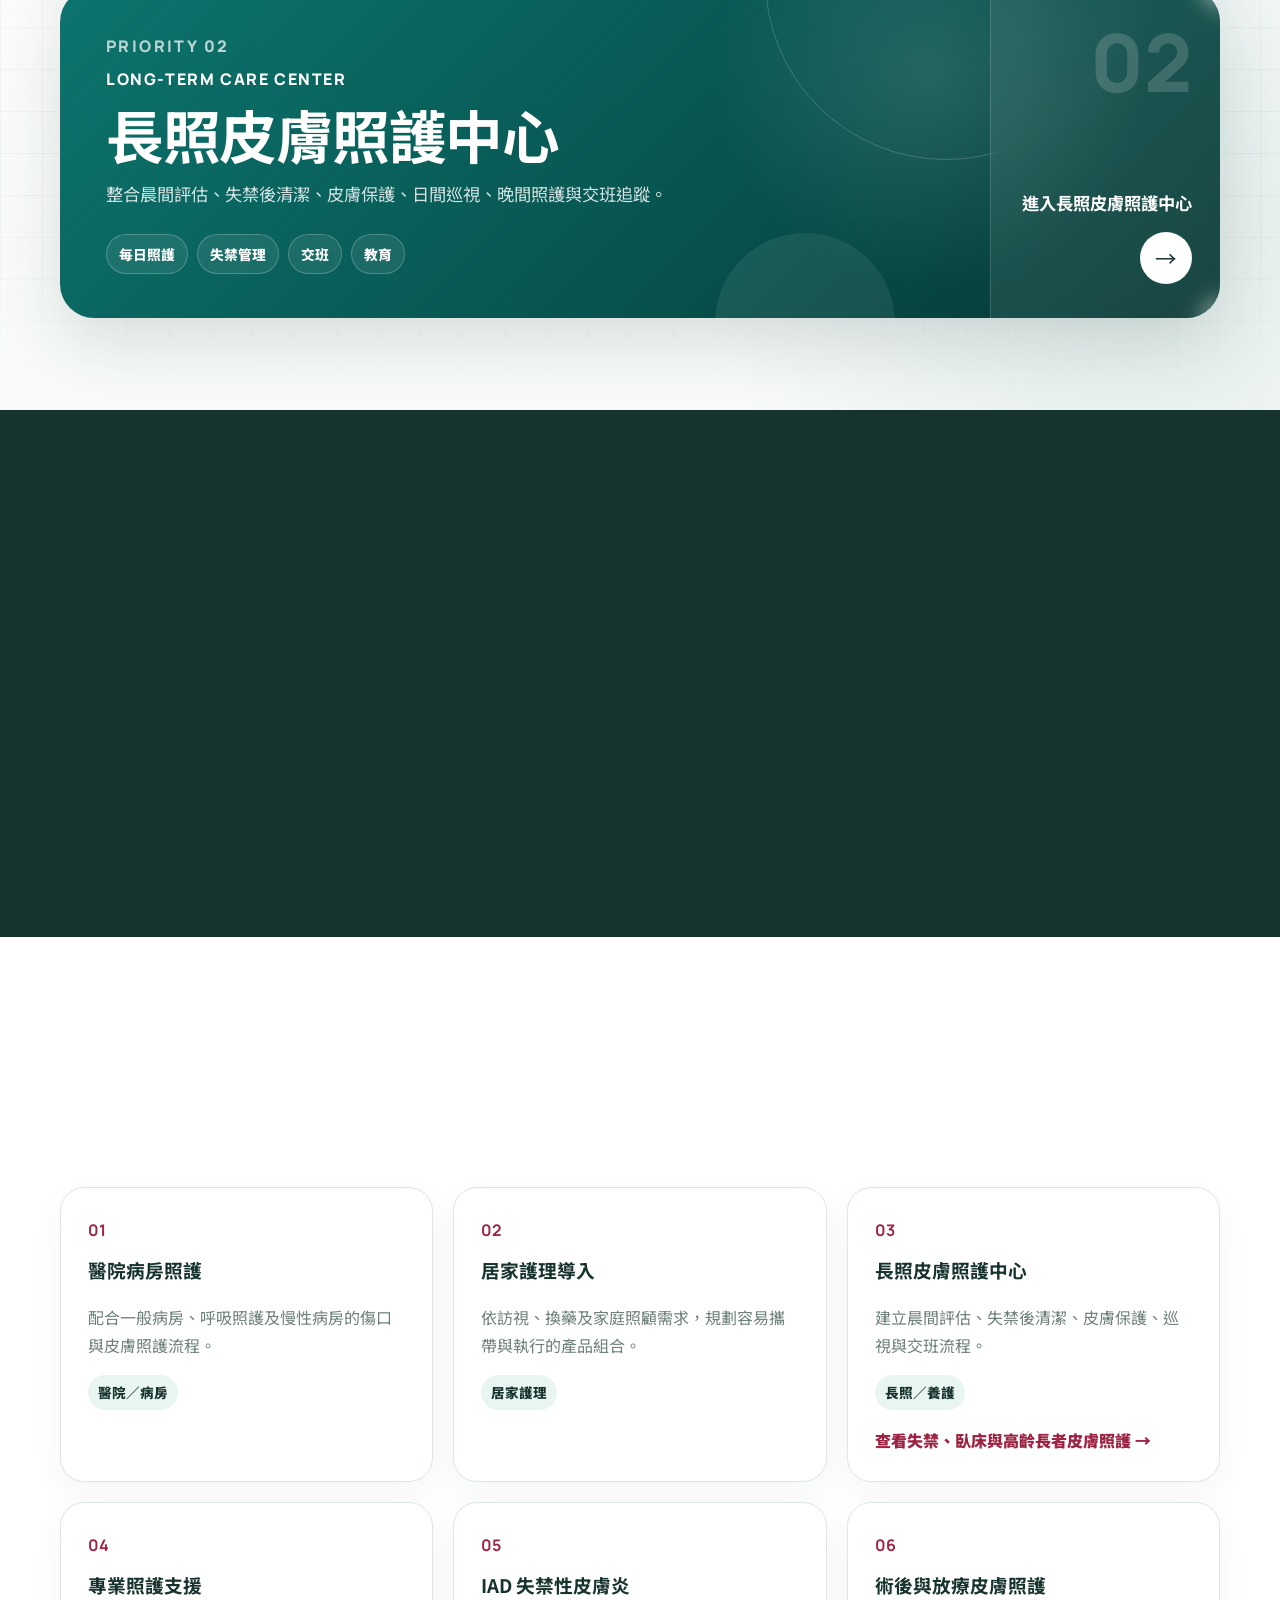
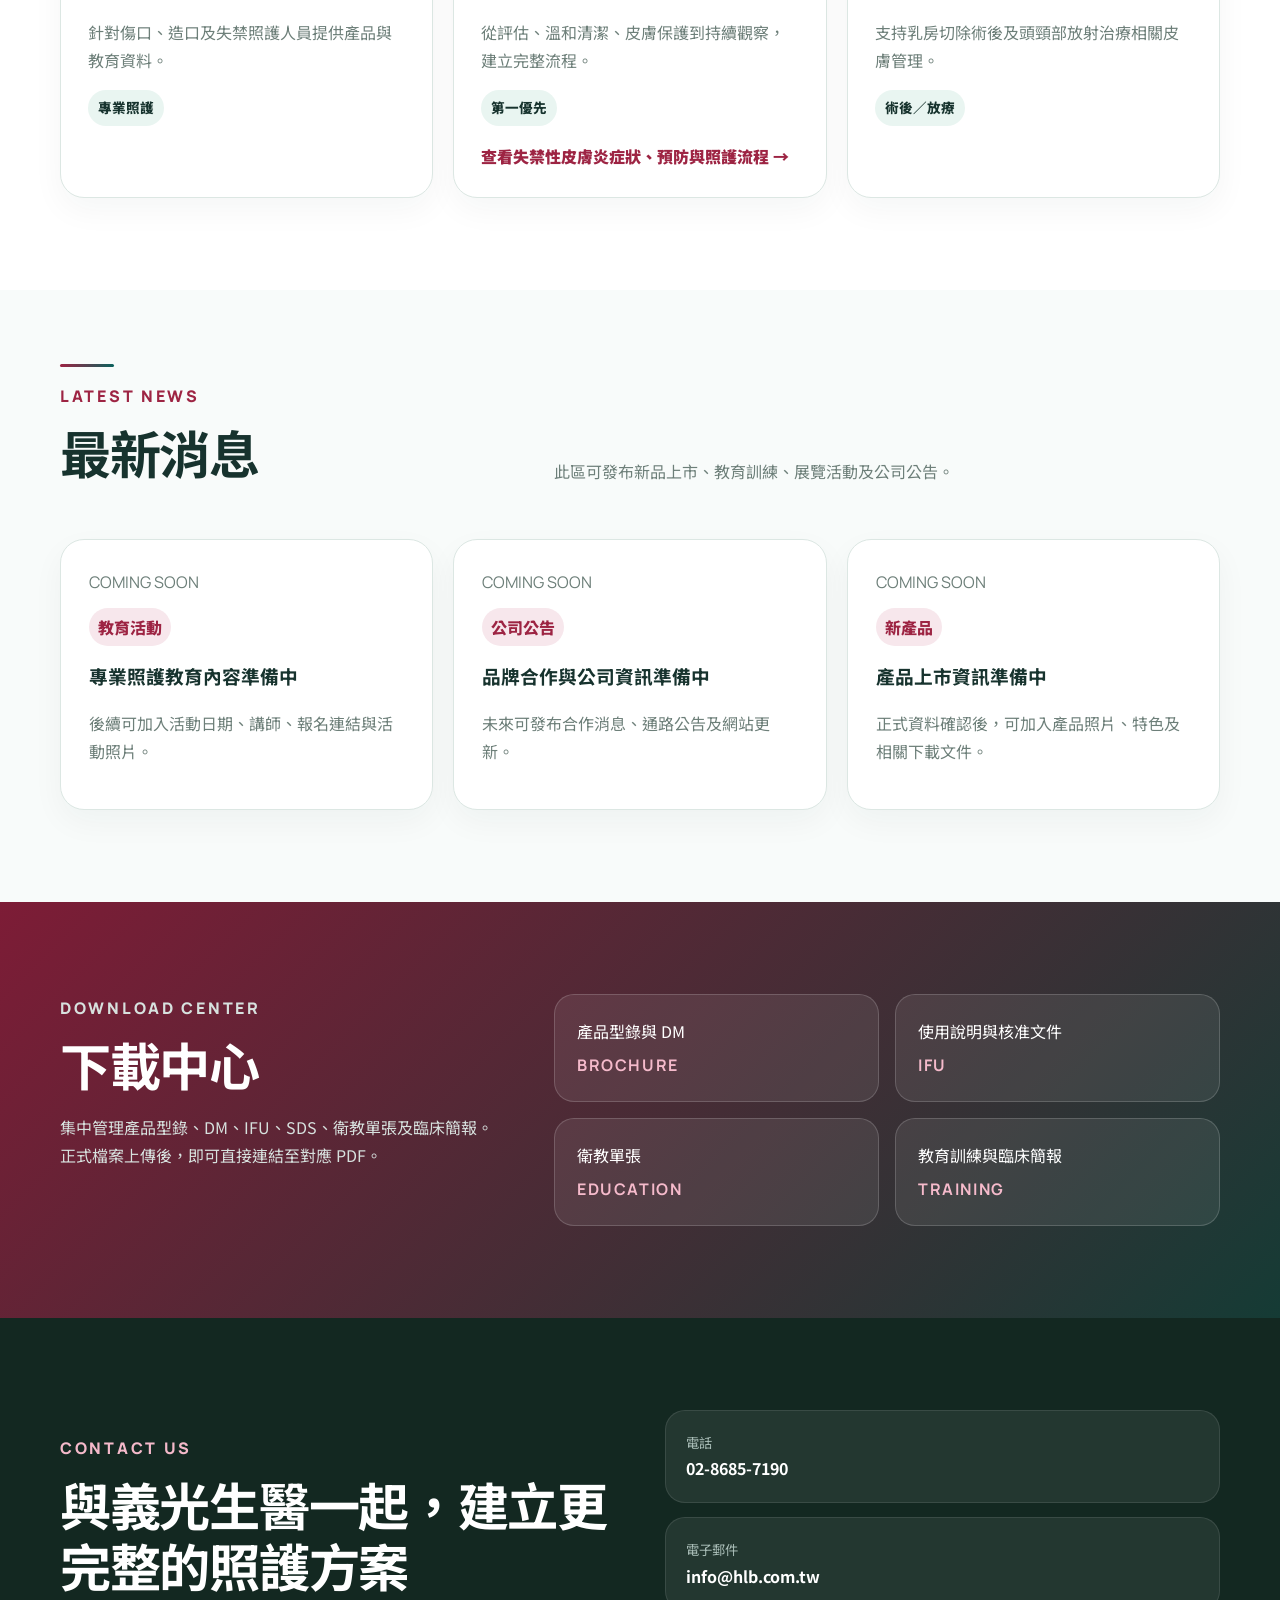
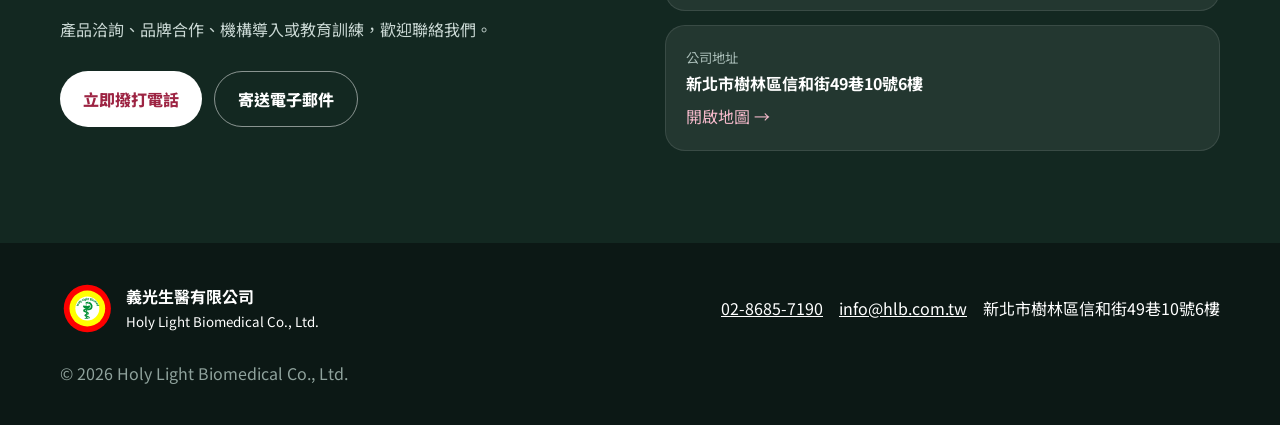
==== commit 2b813c5d: "Concentrate homepage internal link authority V2.4.1" ====
--- a/index.html
+++ b/index.html
@@ -14,6 +14,13 @@
   <meta name="robots" content="index,follow,max-image-preview:large,max-snippet:-1,max-video-preview:-1">
   <meta name="author" content="義光生醫有限公司">
   <link rel="canonical" href="https://hlb.com.tw/">
+<!-- Google Search Branding V1 -->
+<link rel="icon" href="/favicon.ico" sizes="any">
+<link rel="icon" type="image/svg+xml" href="/favicon.svg">
+<link rel="icon" type="image/png" sizes="48x48" href="/favicon-48x48.png">
+<link rel="icon" type="image/png" sizes="96x96" href="/favicon-96x96.png">
+<link rel="apple-touch-icon" sizes="180x180" href="/apple-touch-icon.png">
+<link rel="manifest" href="/site.webmanifest">
 
   <!-- Open Graph：Facebook、LINE、LinkedIn 分享 -->
   <meta property="og:locale" content="zh_TW">
@@ -68,7 +75,14 @@
     "inLanguage": "zh-Hant-TW",
     "publisher": {
       "@id": "https://hlb.com.tw/#organization"
-    }
+    },
+    "relatedLink": [
+      "https://hlb.com.tw/iad-clinical-center.html",
+      "https://hlb.com.tw/long-term-care-center.html",
+      "https://hlb.com.tw/products.html",
+      "https://hlb.com.tw/wound-cleansing-mousse.html",
+      "https://hlb.com.tw/barrier-film.html"
+    ]
   }
   </script>
 
@@ -84,7 +98,7 @@
 
 <header class="site-header" id="top">
   <div class="container nav-wrap">
-    <a class="brand" href="#top" aria-label="義光生醫首頁">
+    <a class="brand" href="/" aria-label="義光生醫首頁">
       <img src="assets/hlb-mark.svg?v=3.5" alt="義光生醫標誌">
       <span><strong>義光生醫</strong><small>HOLY LIGHT BIOMEDICAL</small></span>
     </a>
@@ -95,8 +109,8 @@
 
     <nav class="main-nav" id="main-nav" aria-label="主要導覽">
       <a href="products.html">產品中心</a>
-      <a href="iad-clinical-center.html">IAD 專區</a>
-      <a href="long-term-care-center.html">長照專區</a>
+      <a href="iad-clinical-center.html">失禁性皮膚炎 IAD</a>
+      <a href="long-term-care-center.html">長照皮膚照護</a>
       <a class="nav-cta" href="#brands">品牌合作</a>
     </nav>
   </div>
@@ -189,19 +203,19 @@
         <article data-search="傷口 清潔 換藥 wound cleansing mousse">
           <div class="card-icon">＋</div><span>01</span><h3>傷口清潔</h3>
           <p>傷口、傷口周邊皮膚及換藥流程所需的溫和清潔產品。</p>
-          <a href="wound-cleansing-mousse.html">查看傷口清潔產品 →</a>
+          <a href="wound-cleansing-mousse.html">了解 TAICEND 傷口保護清潔慕斯 →</a>
         </article>
 
         <article data-search="皮膚 保護 隔離 摩擦 潮濕 barrier film">
           <div class="card-icon">◇</div><span>02</span><h3>皮膚保護</h3>
           <p>協助隔離潮濕、排泄物及摩擦等外界刺激的保護產品。</p>
-          <a href="barrier-film.html">查看皮膚保護產品 →</a>
+          <a href="barrier-film.html">了解 TAICEND 無痛隱形保膚膜 →</a>
         </article>
 
         <article data-search="IAD 失禁 尿布 臥床 皮膚炎">
           <div class="card-icon">○</div><span>03</span><h3>失禁照護（IAD）</h3>
           <p>針對尿布族群與臥床者的評估、溫和清潔、皮膚保護與持續觀察。</p>
-          <a href="iad-clinical-center.html">前往 IAD Clinical Center →</a>
+          <a href="iad-clinical-center.html">前往失禁性皮膚炎（IAD）照護中心 →</a>
         </article>
 
         <article data-search="造口 周邊 皮膚 ostomy">
@@ -252,7 +266,7 @@
           </div>
           <div class="banner-action">
             <span class="banner-number">01</span>
-            <strong>進入 IAD 專區</strong>
+            <strong>進入失禁性皮膚炎（IAD）照護中心</strong>
             <i>→</i>
           </div>
         </a>
@@ -269,7 +283,7 @@
           </div>
           <div class="banner-action">
             <span class="banner-number">02</span>
-            <strong>進入長照專區</strong>
+            <strong>進入長照皮膚照護中心</strong>
             <i>→</i>
           </div>
         </a>
@@ -305,9 +319,9 @@
       <div class="solution-grid searchable-grid">
         <article data-search="醫院 病房 呼吸 慢性 傷口"><b>01</b><h3>醫院病房照護</h3><p>配合一般病房、呼吸照護及慢性病房的傷口與皮膚照護流程。</p><span>醫院／病房</span></article>
         <article data-search="居家 護理 訪視 換藥"><b>02</b><h3>居家護理導入</h3><p>依訪視、換藥及家庭照顧需求，規劃容易攜帶與執行的產品組合。</p><span>居家護理</span></article>
-        <article data-search="護理之家 長照 養護 臥床"><b>03</b><h3>長照皮膚照護中心</h3><p>建立晨間評估、失禁後清潔、皮膚保護、巡視與交班流程。</p><span>長照／養護</span><a class="solution-link" href="long-term-care-center.html">前往長照照護中心 →</a></article>
+        <article data-search="護理之家 長照 養護 臥床"><b>03</b><h3>長照皮膚照護中心</h3><p>建立晨間評估、失禁後清潔、皮膚保護、巡視與交班流程。</p><span>長照／養護</span><a class="solution-link" href="long-term-care-center.html">查看失禁、臥床與高齡長者皮膚照護 →</a></article>
         <article data-search="傷口 造口 失禁 專業 人員"><b>04</b><h3>專業照護支援</h3><p>針對傷口、造口及失禁照護人員提供產品與教育資料。</p><span>專業照護</span></article>
-        <article data-search="IAD 尿布 失禁 皮膚炎"><b>05</b><h3>IAD 失禁性皮膚炎</h3><p>從評估、溫和清潔、皮膚保護到持續觀察，建立完整流程。</p><span>第一優先</span><a class="solution-link" href="iad-clinical-center.html">前往 IAD Clinical Center →</a></article>
+        <article data-search="IAD 尿布 失禁 皮膚炎"><b>05</b><h3>IAD 失禁性皮膚炎</h3><p>從評估、溫和清潔、皮膚保護到持續觀察，建立完整流程。</p><span>第一優先</span><a class="solution-link" href="iad-clinical-center.html">查看失禁性皮膚炎症狀、預防與照護流程 →</a></article>
         <article data-search="乳房 切除 術後 頭頸 放射 放療"><b>06</b><h3>術後與放療皮膚照護</h3><p>支持乳房切除術後及頭頸部放射治療相關皮膚管理。</p><span>術後／放療</span></article>
       </div>
     </div>
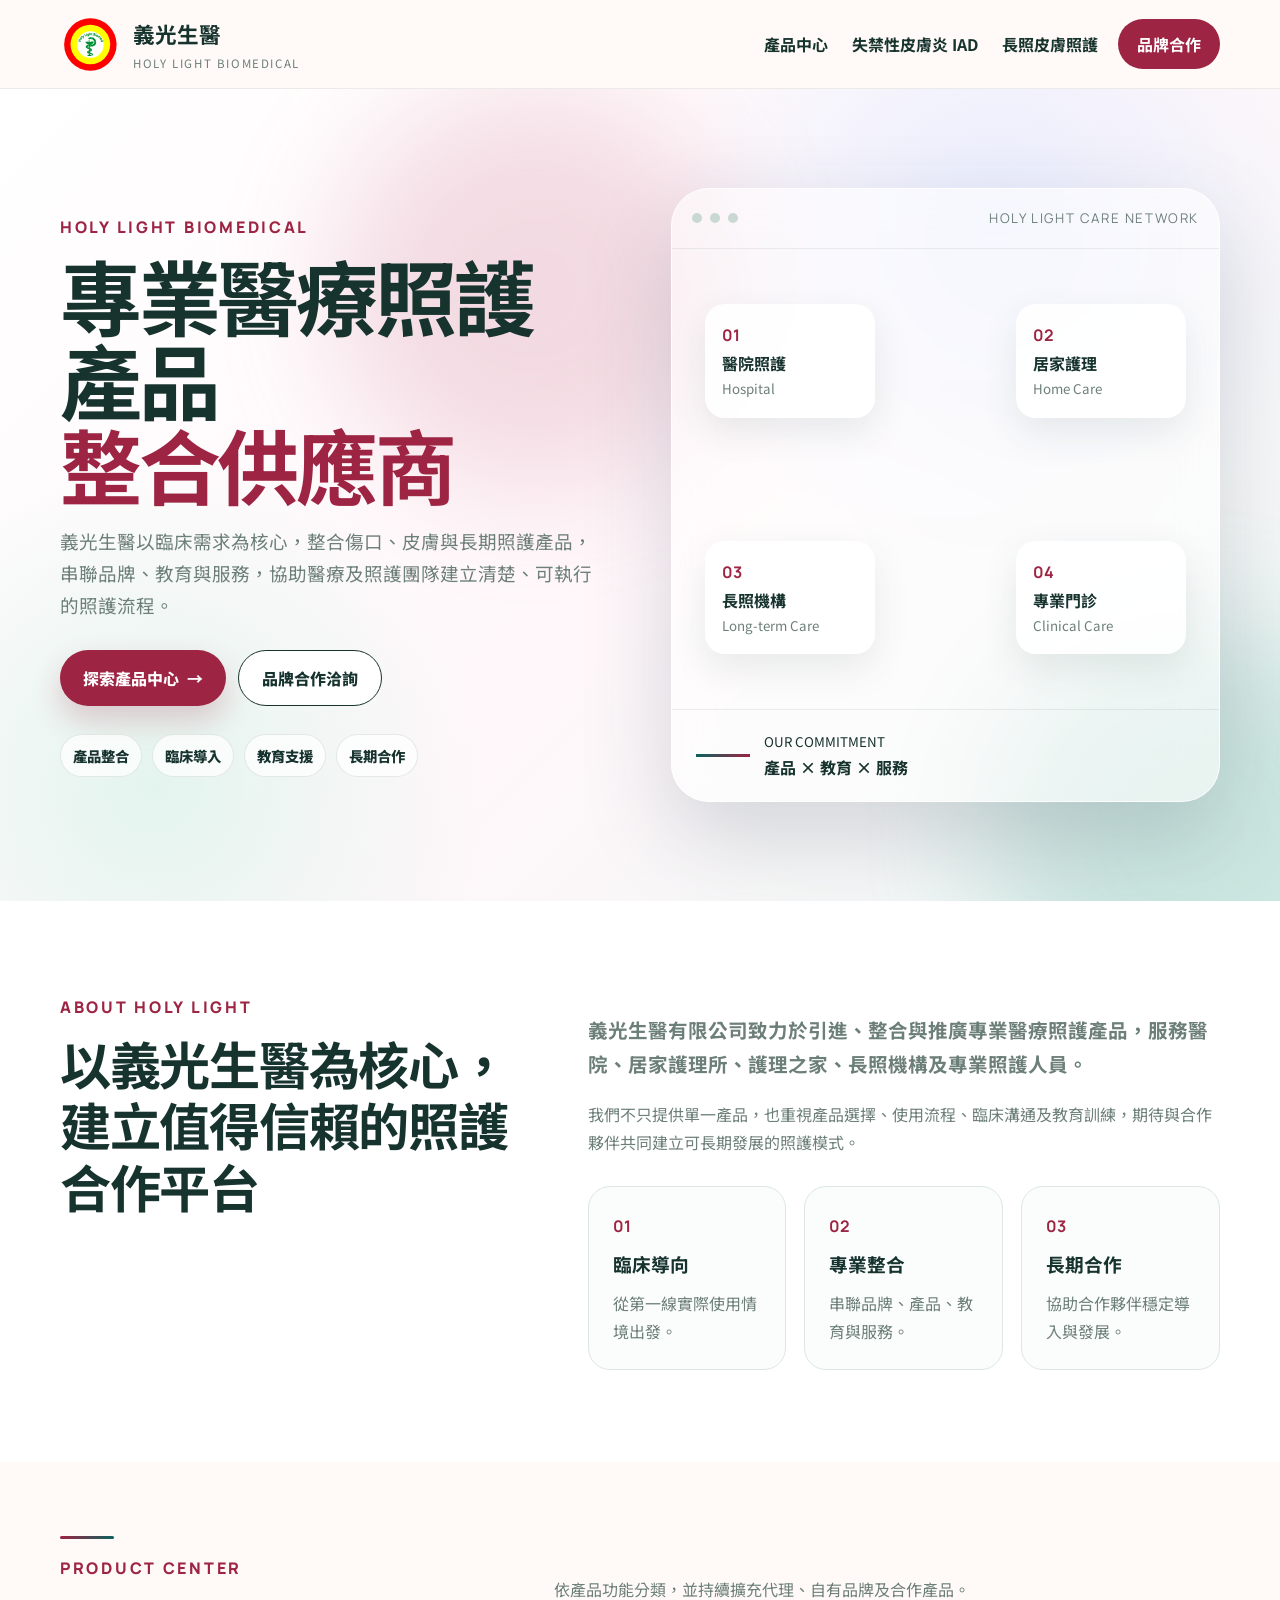
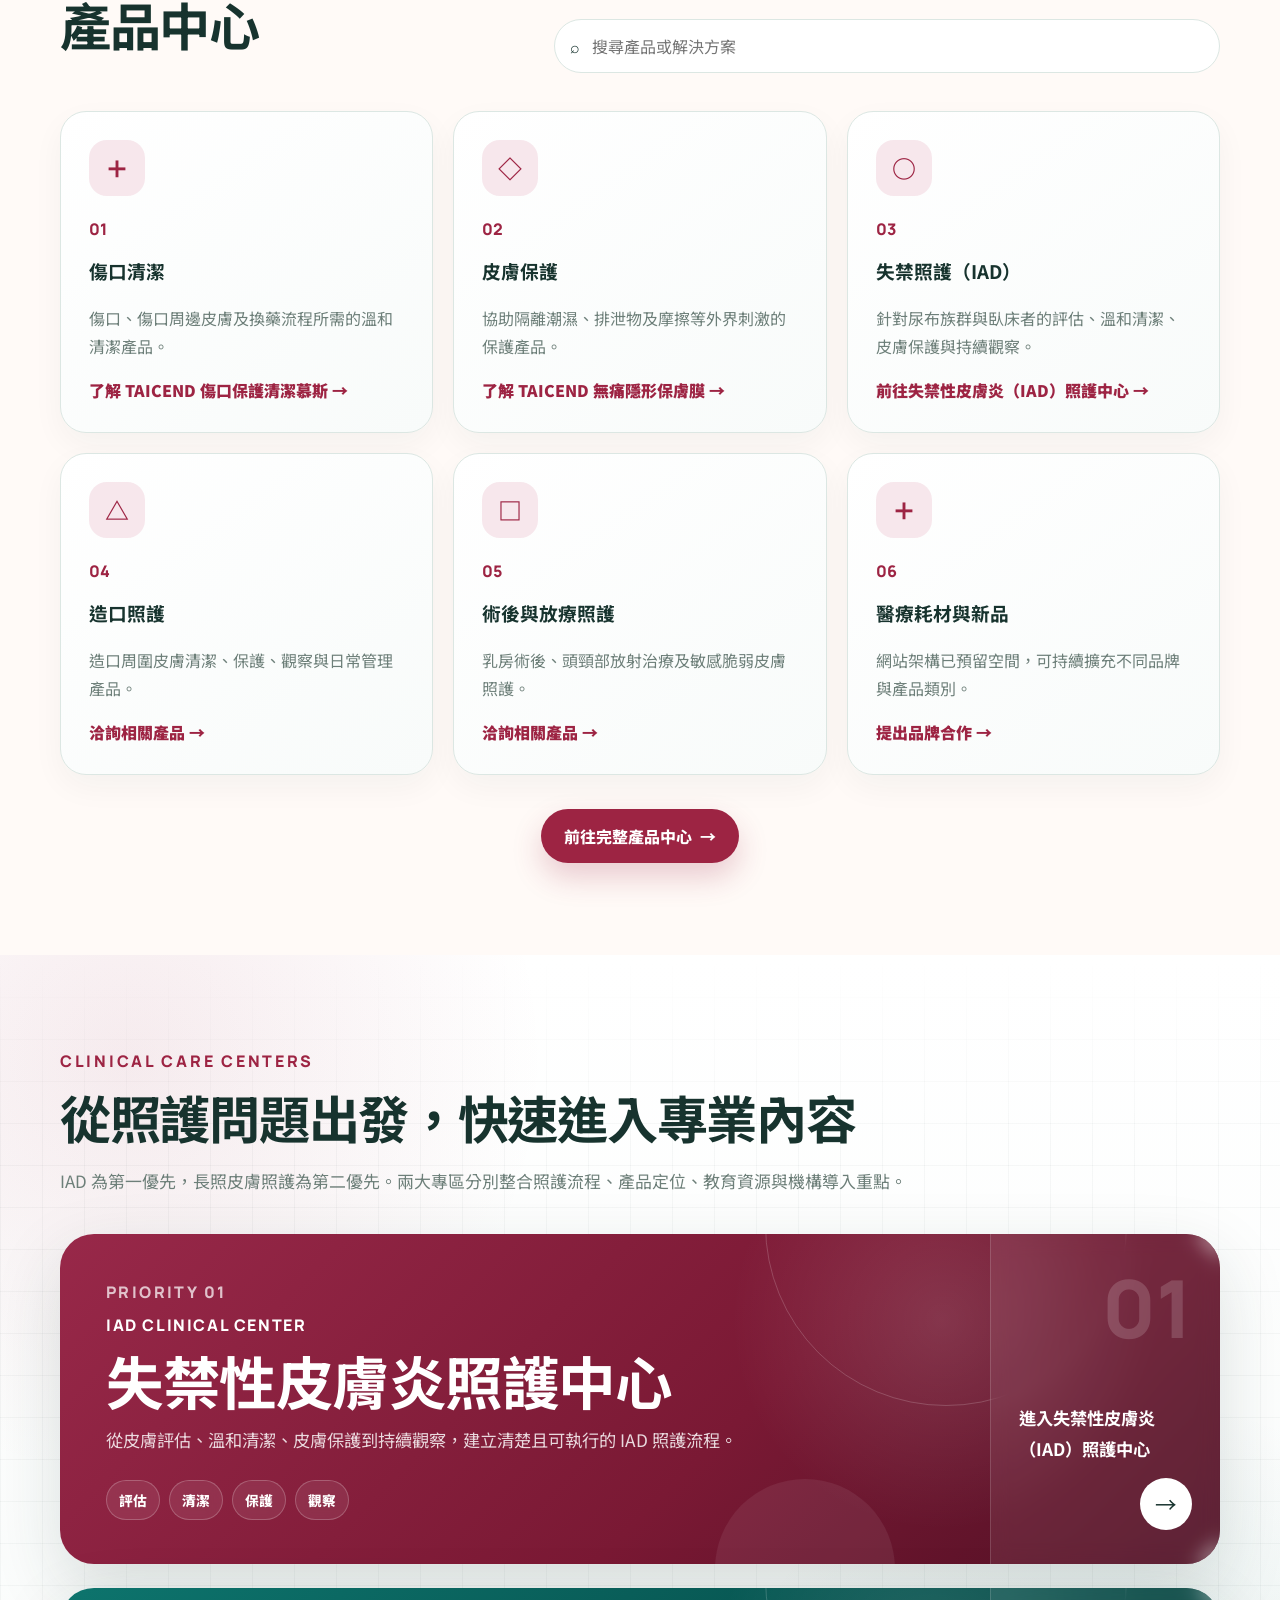
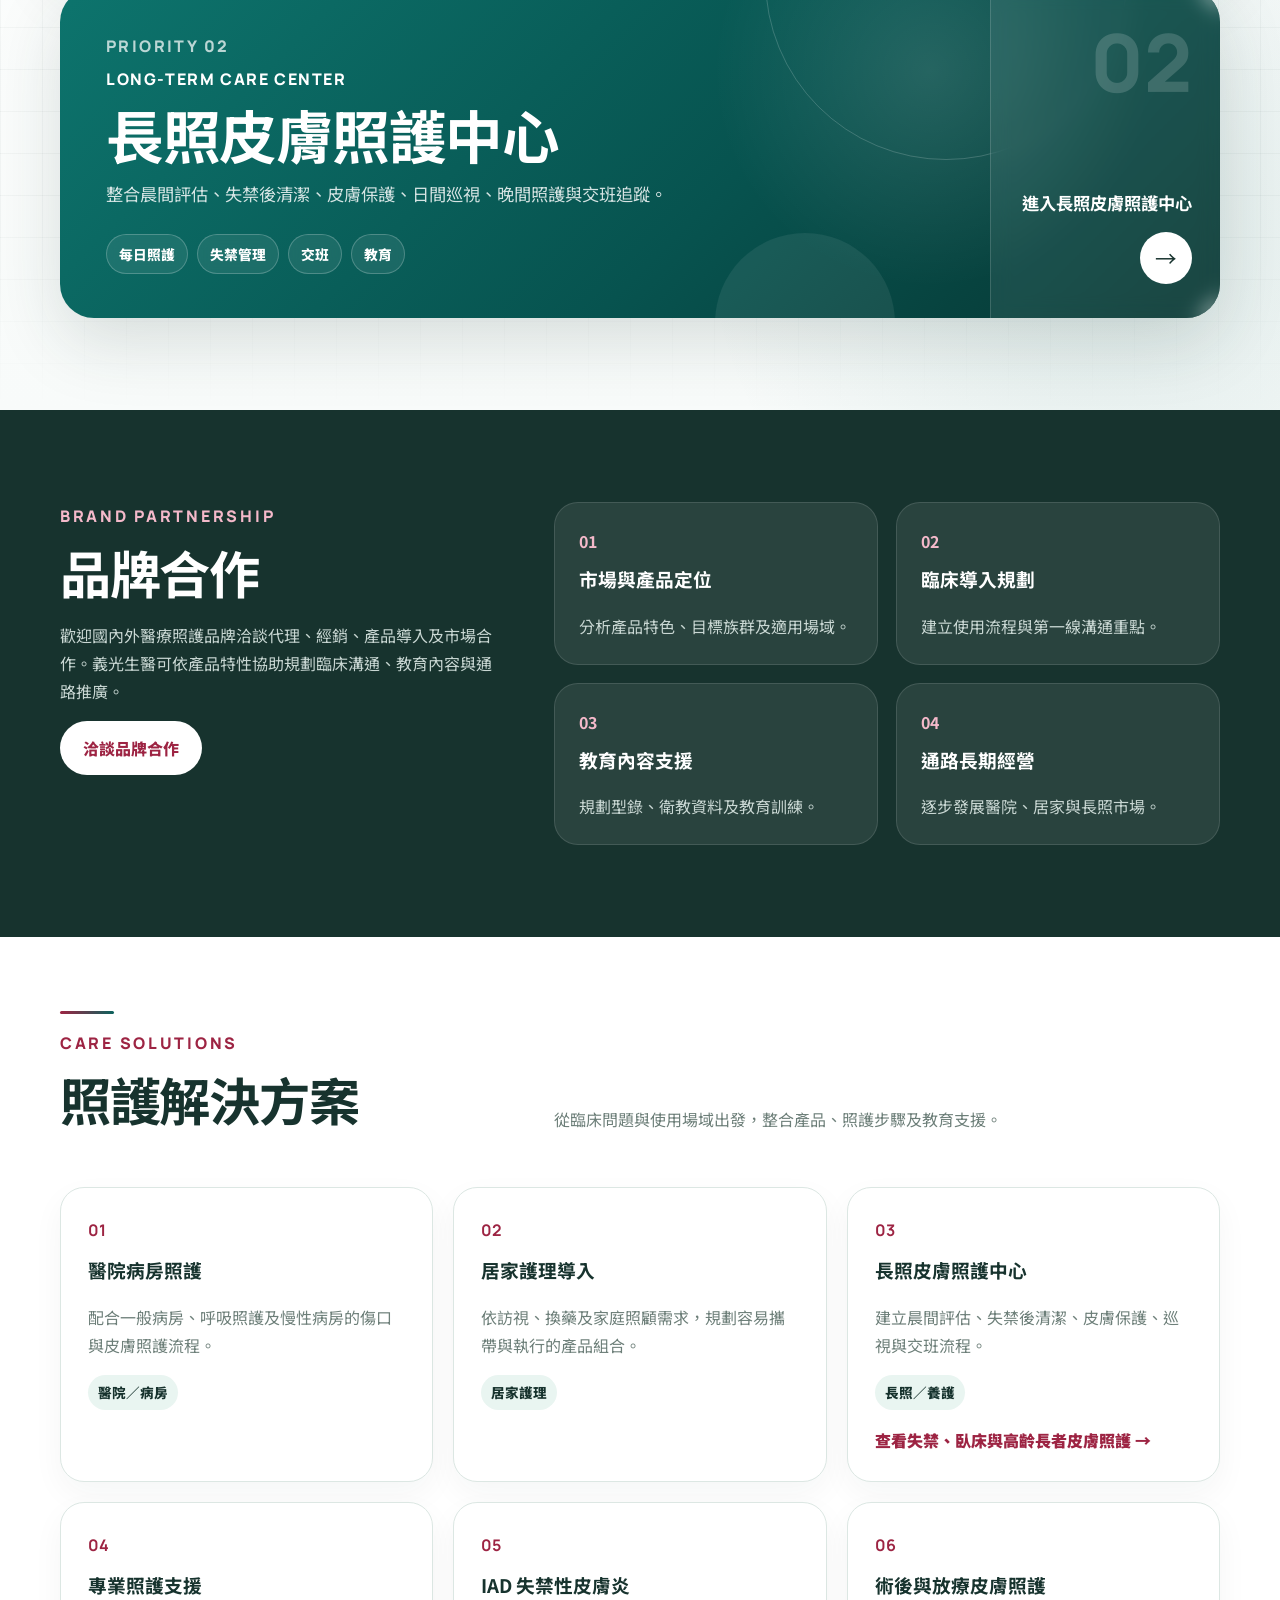
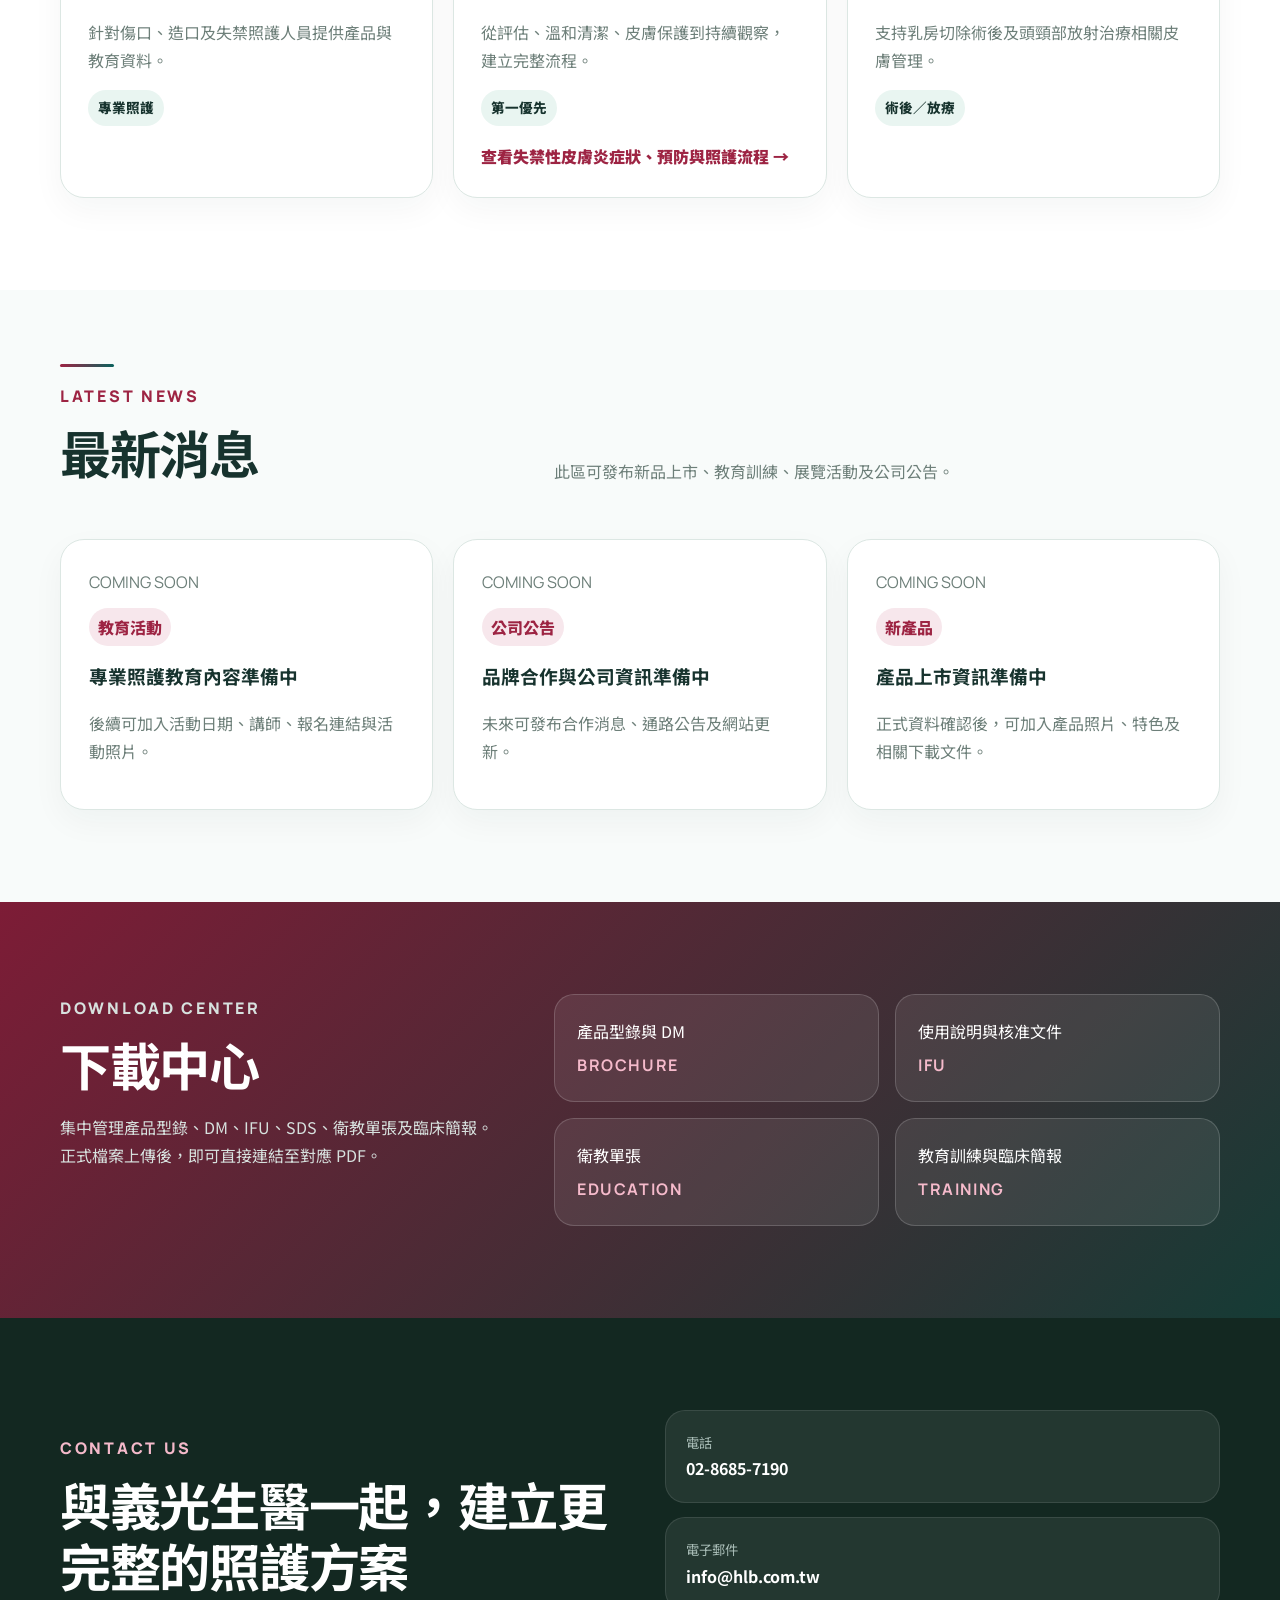
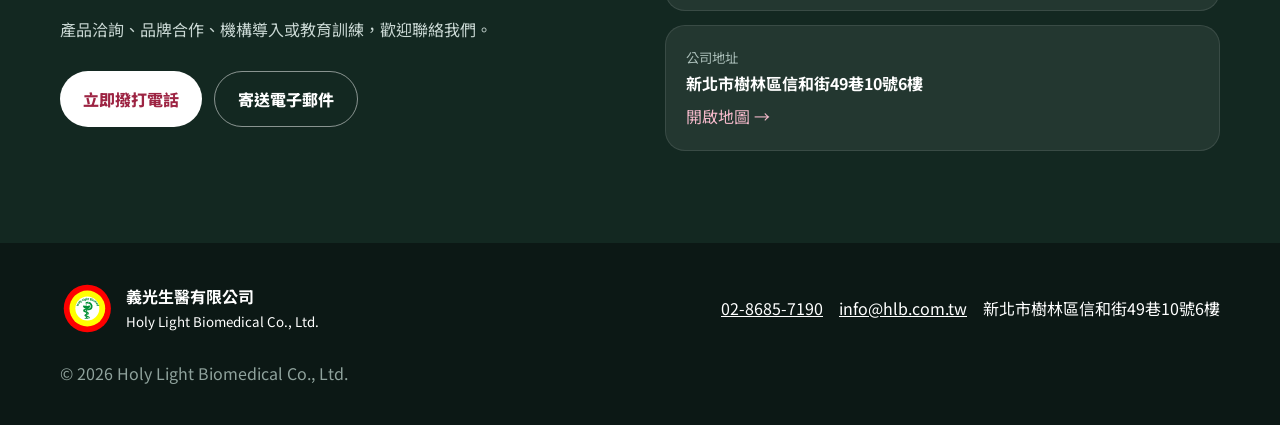
==== commit c66e63b3: "Unify Google site name branding" ====
--- a/index.html
+++ b/index.html
@@ -25,7 +25,7 @@
   <!-- Open Graph：Facebook、LINE、LinkedIn 分享 -->
   <meta property="og:locale" content="zh_TW">
   <meta property="og:type" content="website">
-  <meta property="og:site_name" content="義光生醫｜Holy Light Biomedical">
+  <meta property="og:site_name" content="義光生醫">
   <meta property="og:title" content="義光生醫｜IAD、長照皮膚照護與專業醫療產品">
   <meta property="og:description" content="整合失禁性皮膚炎 IAD、長照皮膚照護、傷口清潔、皮膚保護產品與專業教育支援。">
   <meta property="og:url" content="https://hlb.com.tw/">
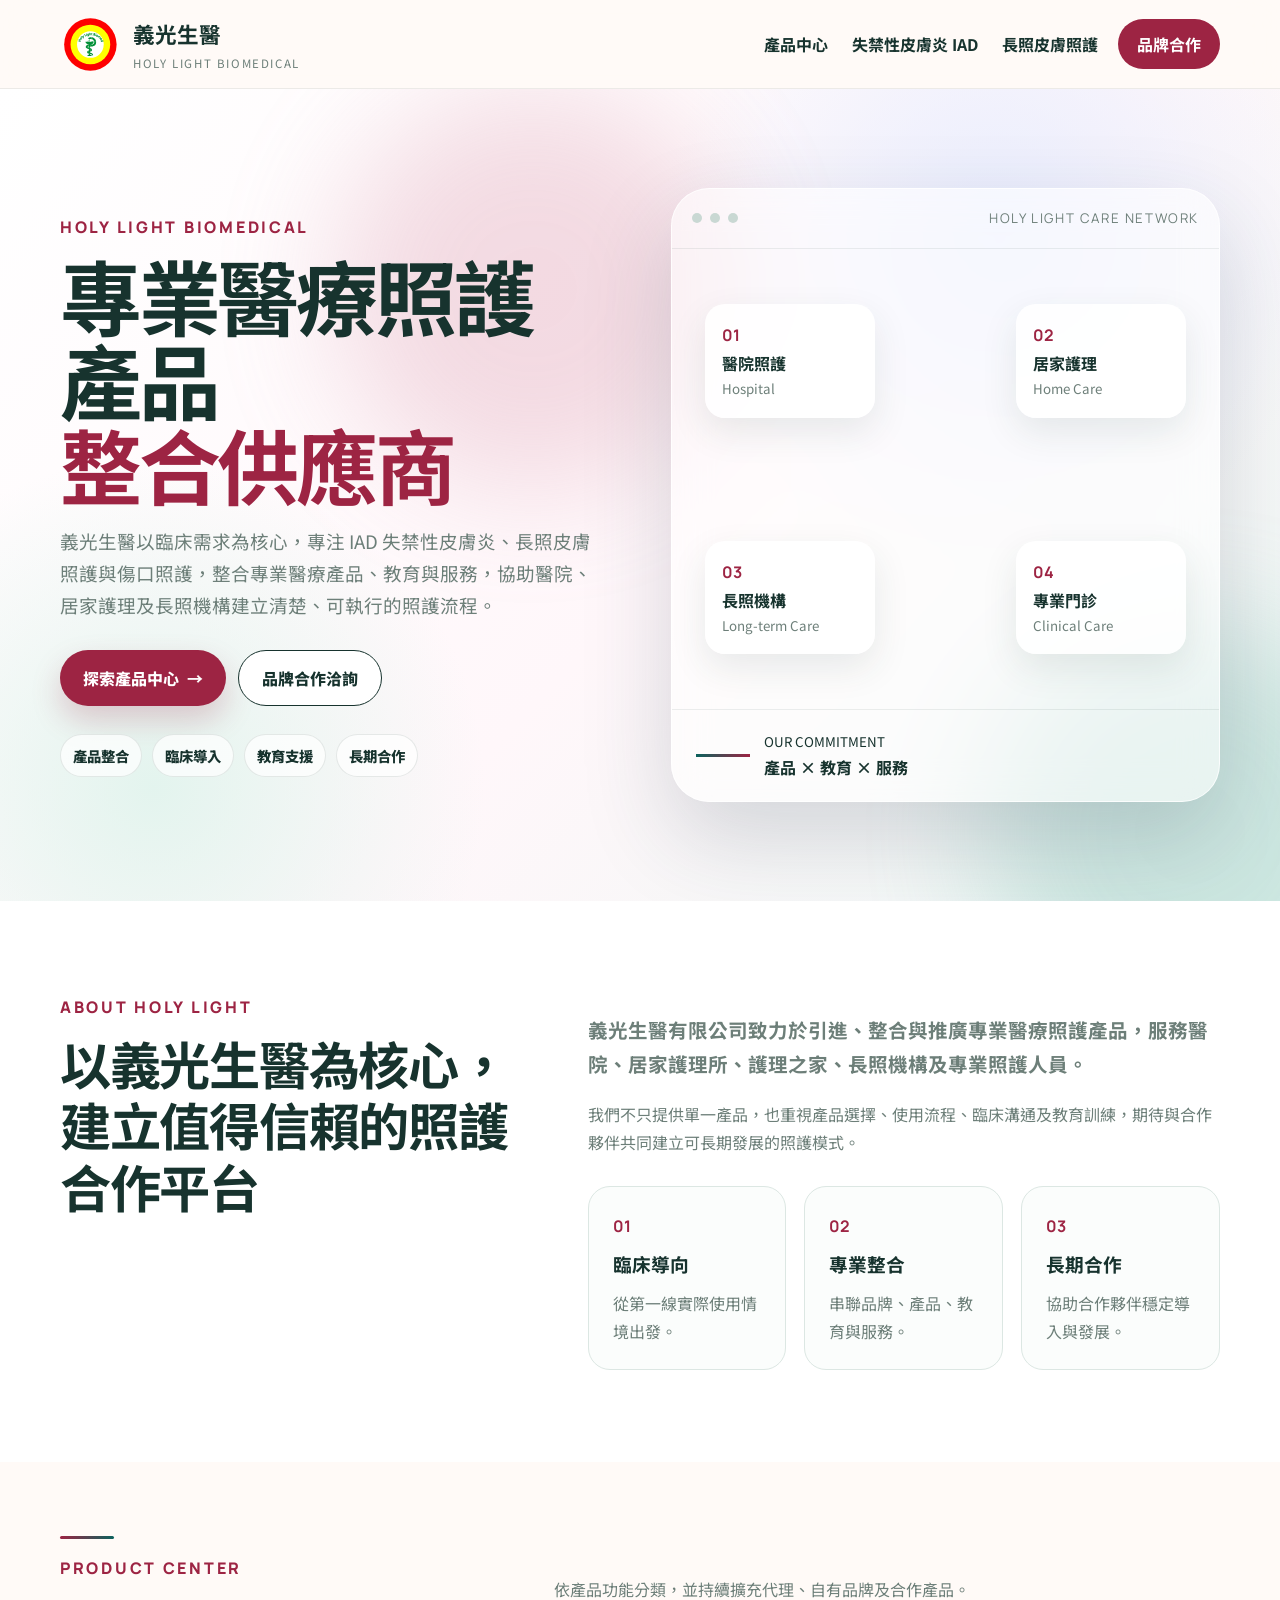
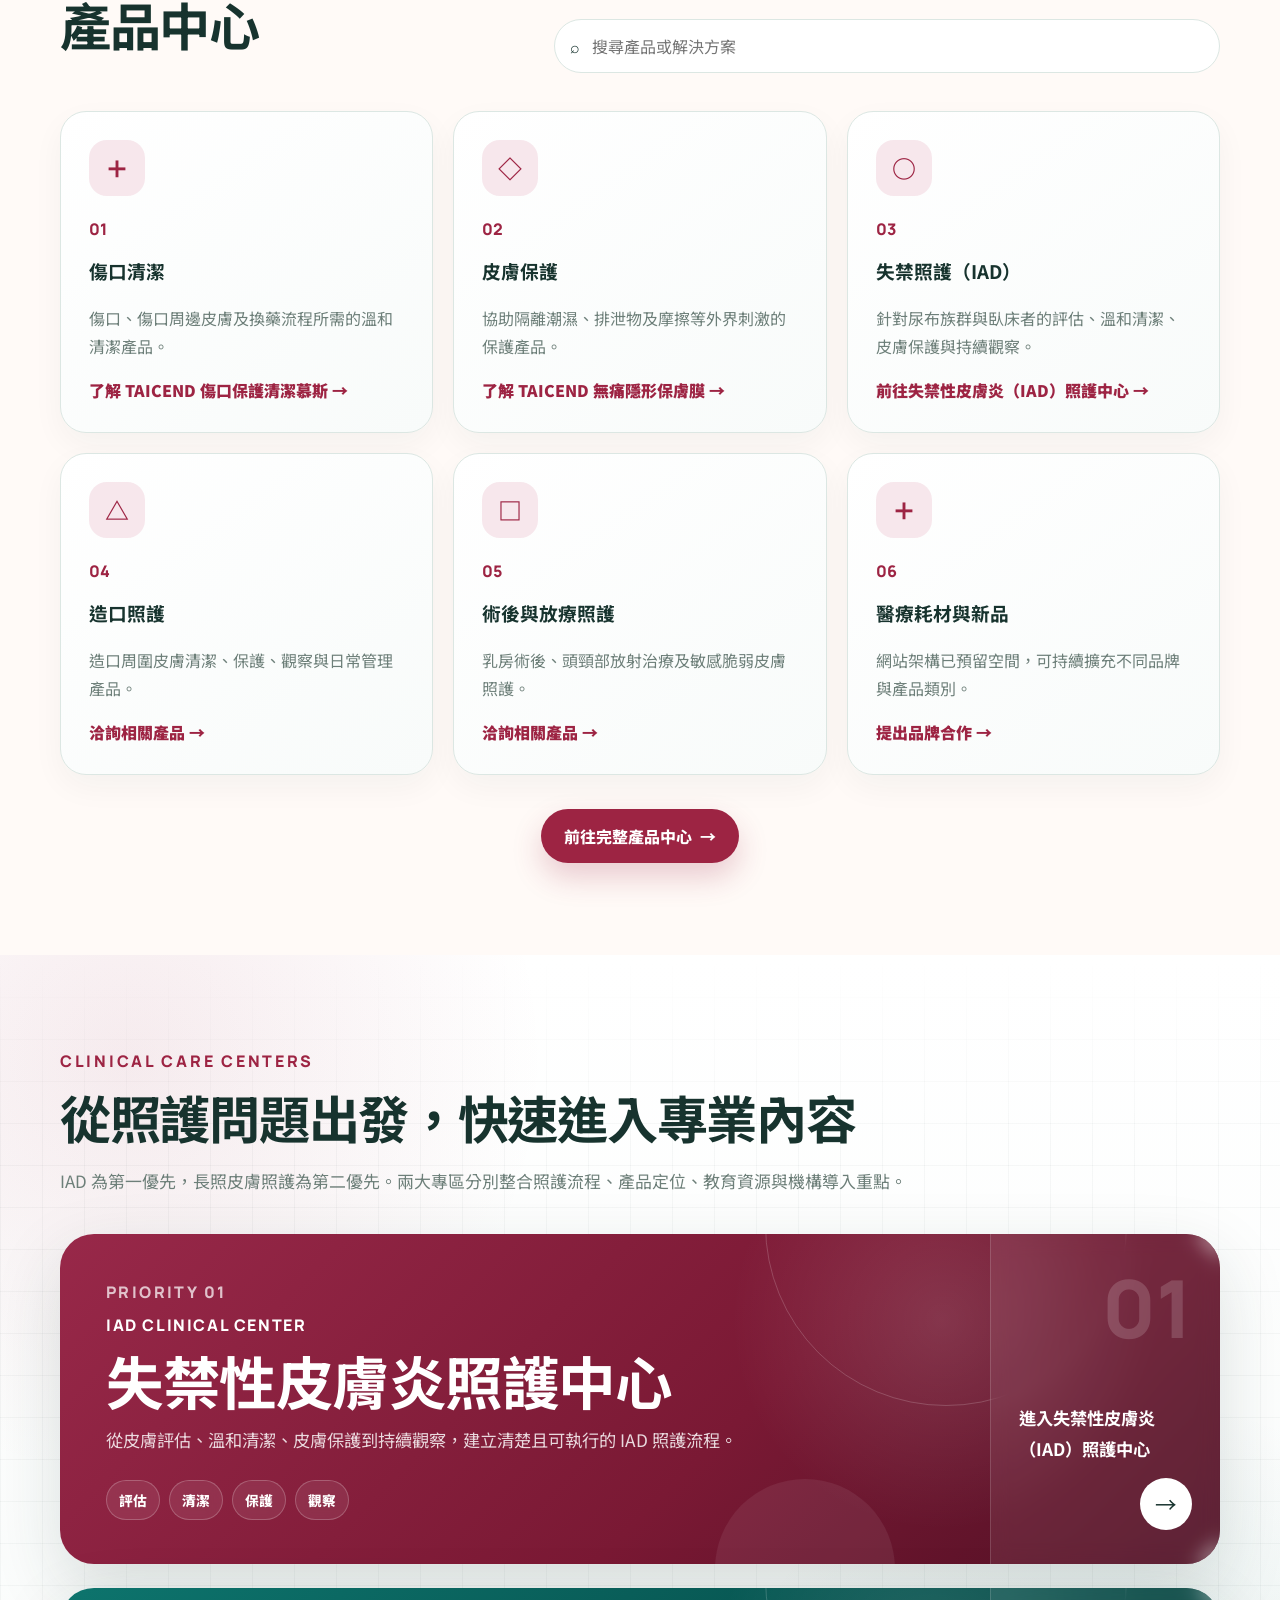
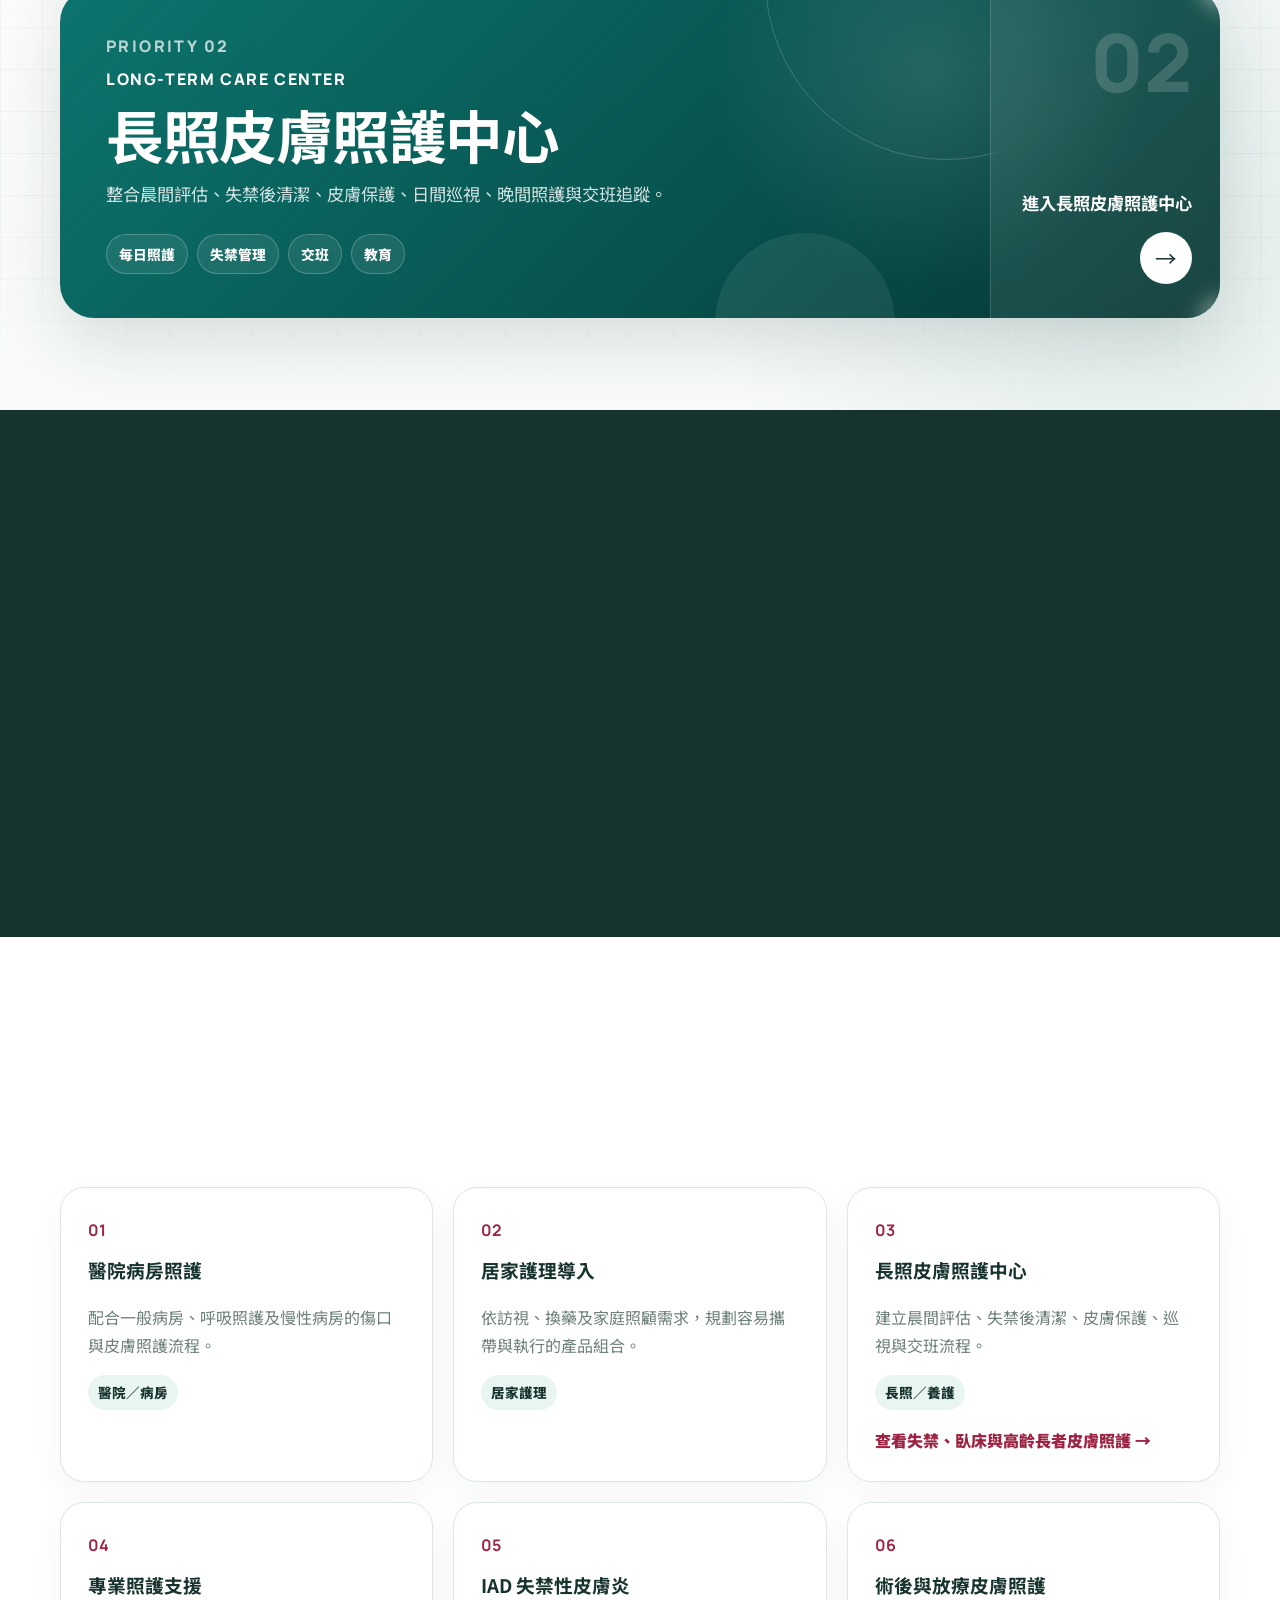
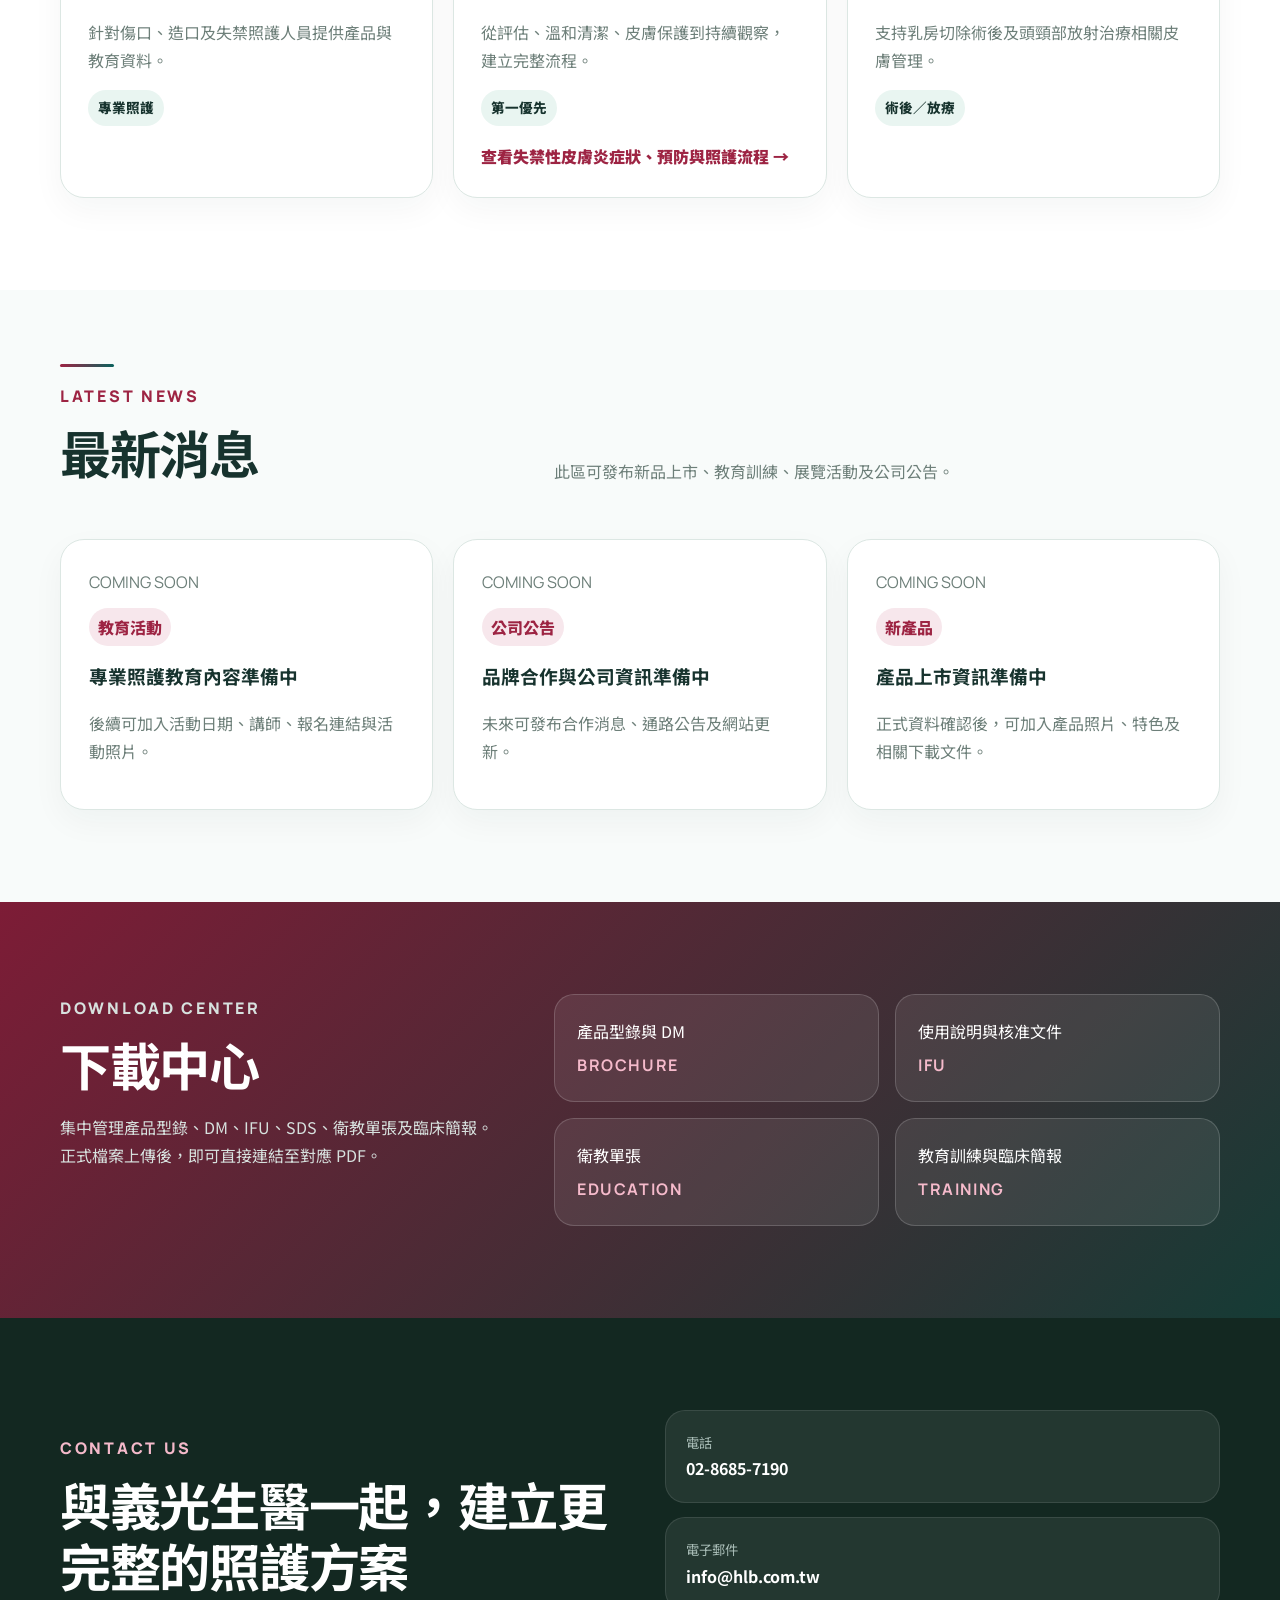
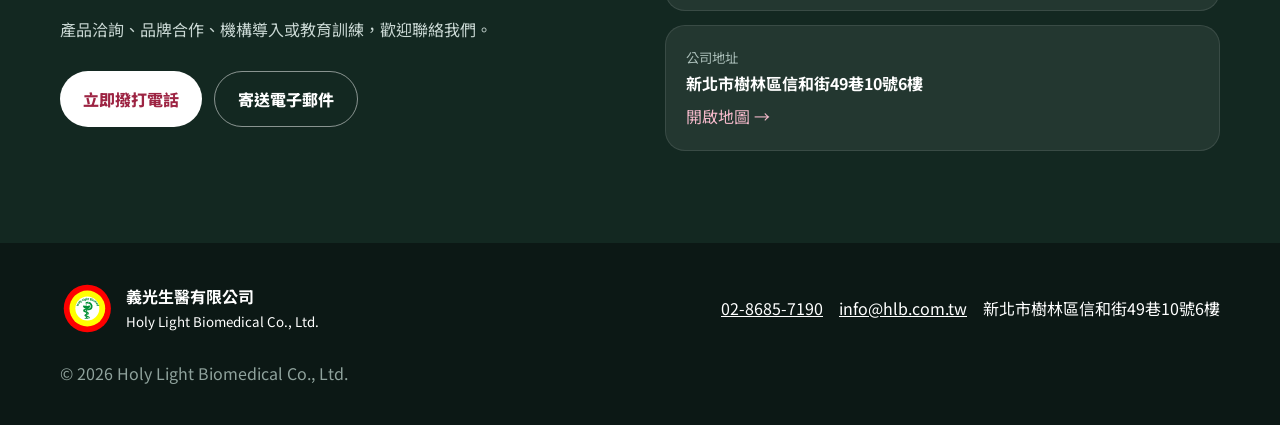
==== commit 4268f20c: "SEO V2.5.3 align homepage hero content" ====
--- a/index.html
+++ b/index.html
@@ -9,8 +9,8 @@
   <meta name="google-site-verification" content="CPX_xguy8c0dO7P1rIua1L7QDcDRIby8tu516ygvFCs">
 
   <!-- 基本 SEO -->
-  <title>義光生醫｜IAD、長照皮膚照護與專業醫療產品</title>
-  <meta name="description" content="義光生醫有限公司（Holy Light Biomedical）提供失禁性皮膚炎 IAD、長照皮膚照護、傷口清潔與皮膚保護產品，並提供醫療院所、長照機構及居家護理的教育與導入支援。">
+  <title>義光生醫｜IAD失禁性皮膚炎・長照皮膚照護・傷口照護</title>
+ <meta name="description" ..." content="義光生醫專注 IAD 失禁性皮膚炎、長照皮膚照護與傷口照護，提供 TAICEND 傷口保護清潔慕斯、無痛隱形保膚膜，以及醫院、居家護理與長照機構的產品導入與教育支援。">
   <meta name="robots" content="index,follow,max-image-preview:large,max-snippet:-1,max-video-preview:-1">
   <meta name="author" content="義光生醫有限公司">
   <link rel="canonical" href="https://hlb.com.tw/">
@@ -125,7 +125,7 @@
       <div class="hero-copy reveal">
         <p class="kicker">HOLY LIGHT BIOMEDICAL</p>
         <h1 id="hero-title">專業醫療照護產品<br><em>整合供應商</em></h1>
-        <p class="lead">義光生醫以臨床需求為核心，整合傷口、皮膚與長期照護產品，串聯品牌、教育與服務，協助醫療及照護團隊建立清楚、可執行的照護流程。</p>
+        <p class="lead">義光生醫以臨床需求為核心，專注 IAD 失禁性皮膚炎、長照皮膚照護與傷口照護，整合專業醫療產品、教育與服務，協助醫院、居家護理及長照機構建立清楚、可執行的照護流程。</p>
 
         <div class="hero-actions">
           <a class="btn primary" href="products.html">探索產品中心 <span>→</span></a>
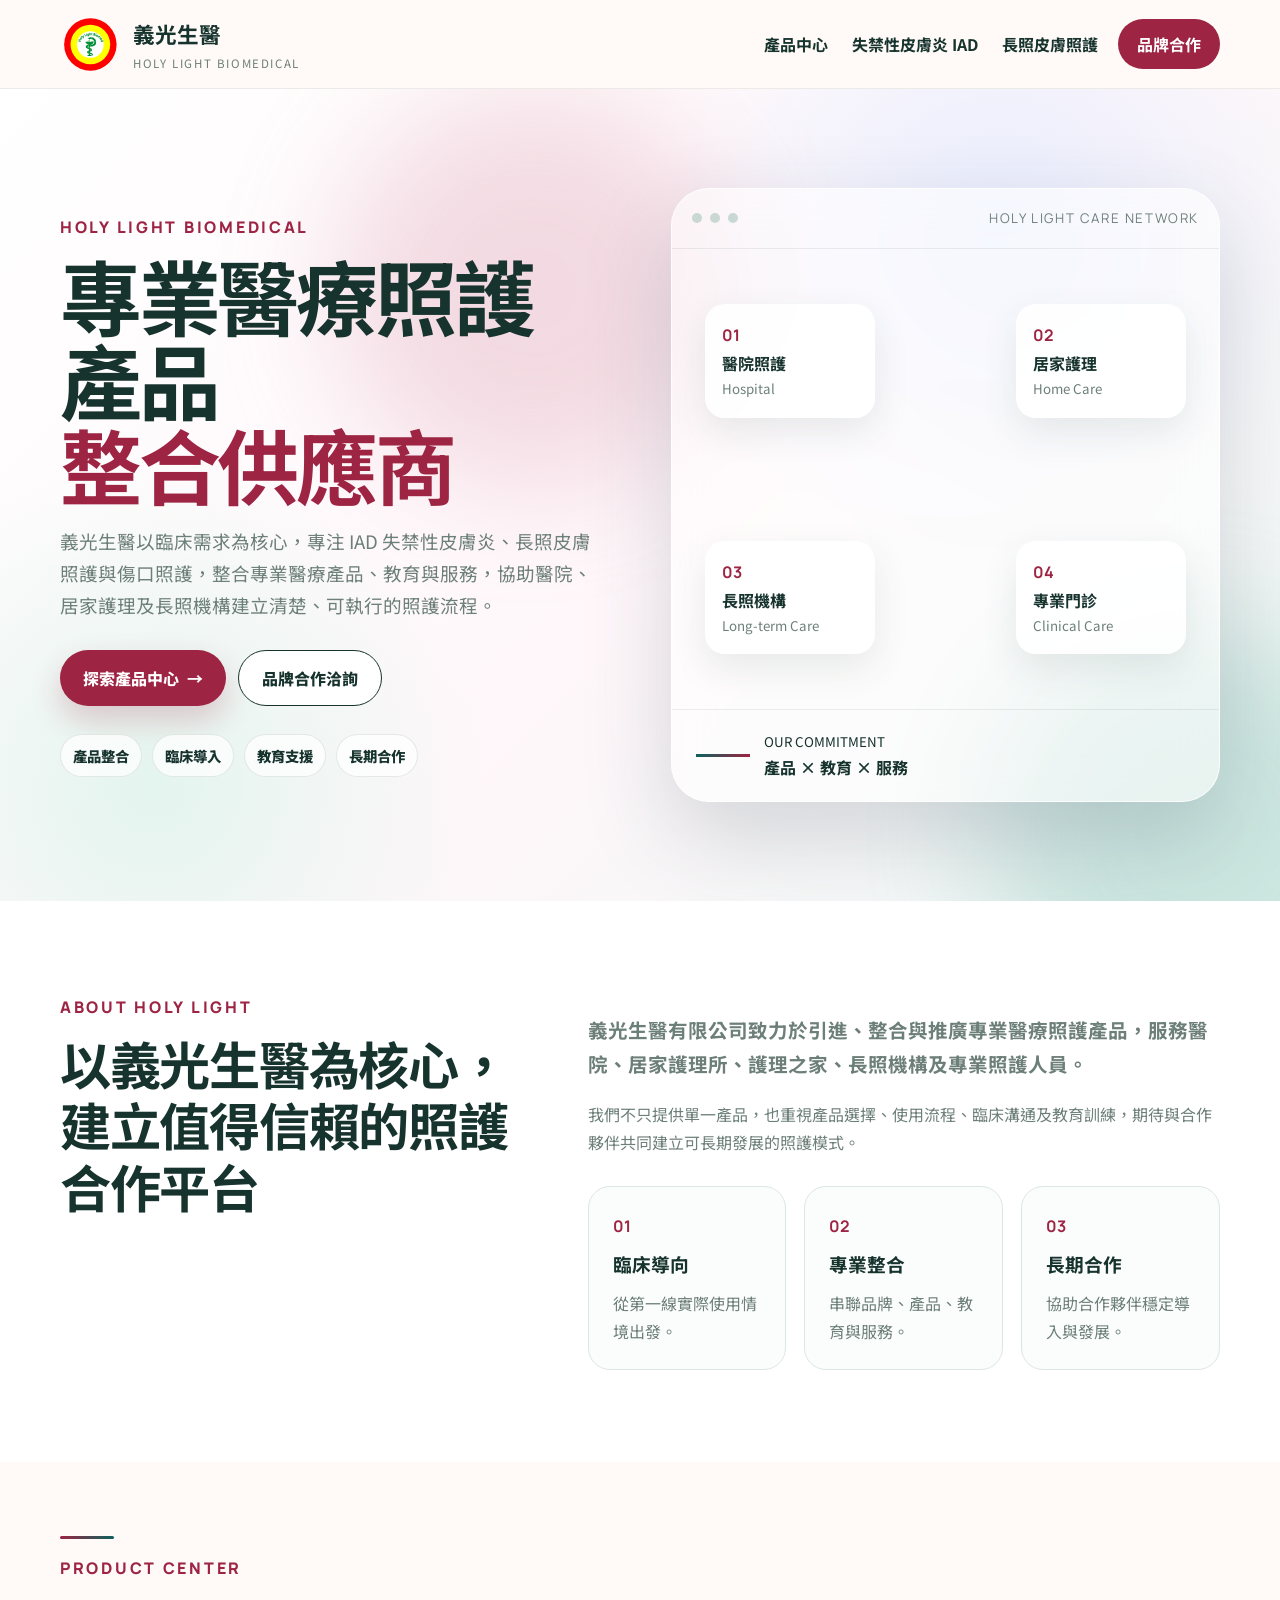
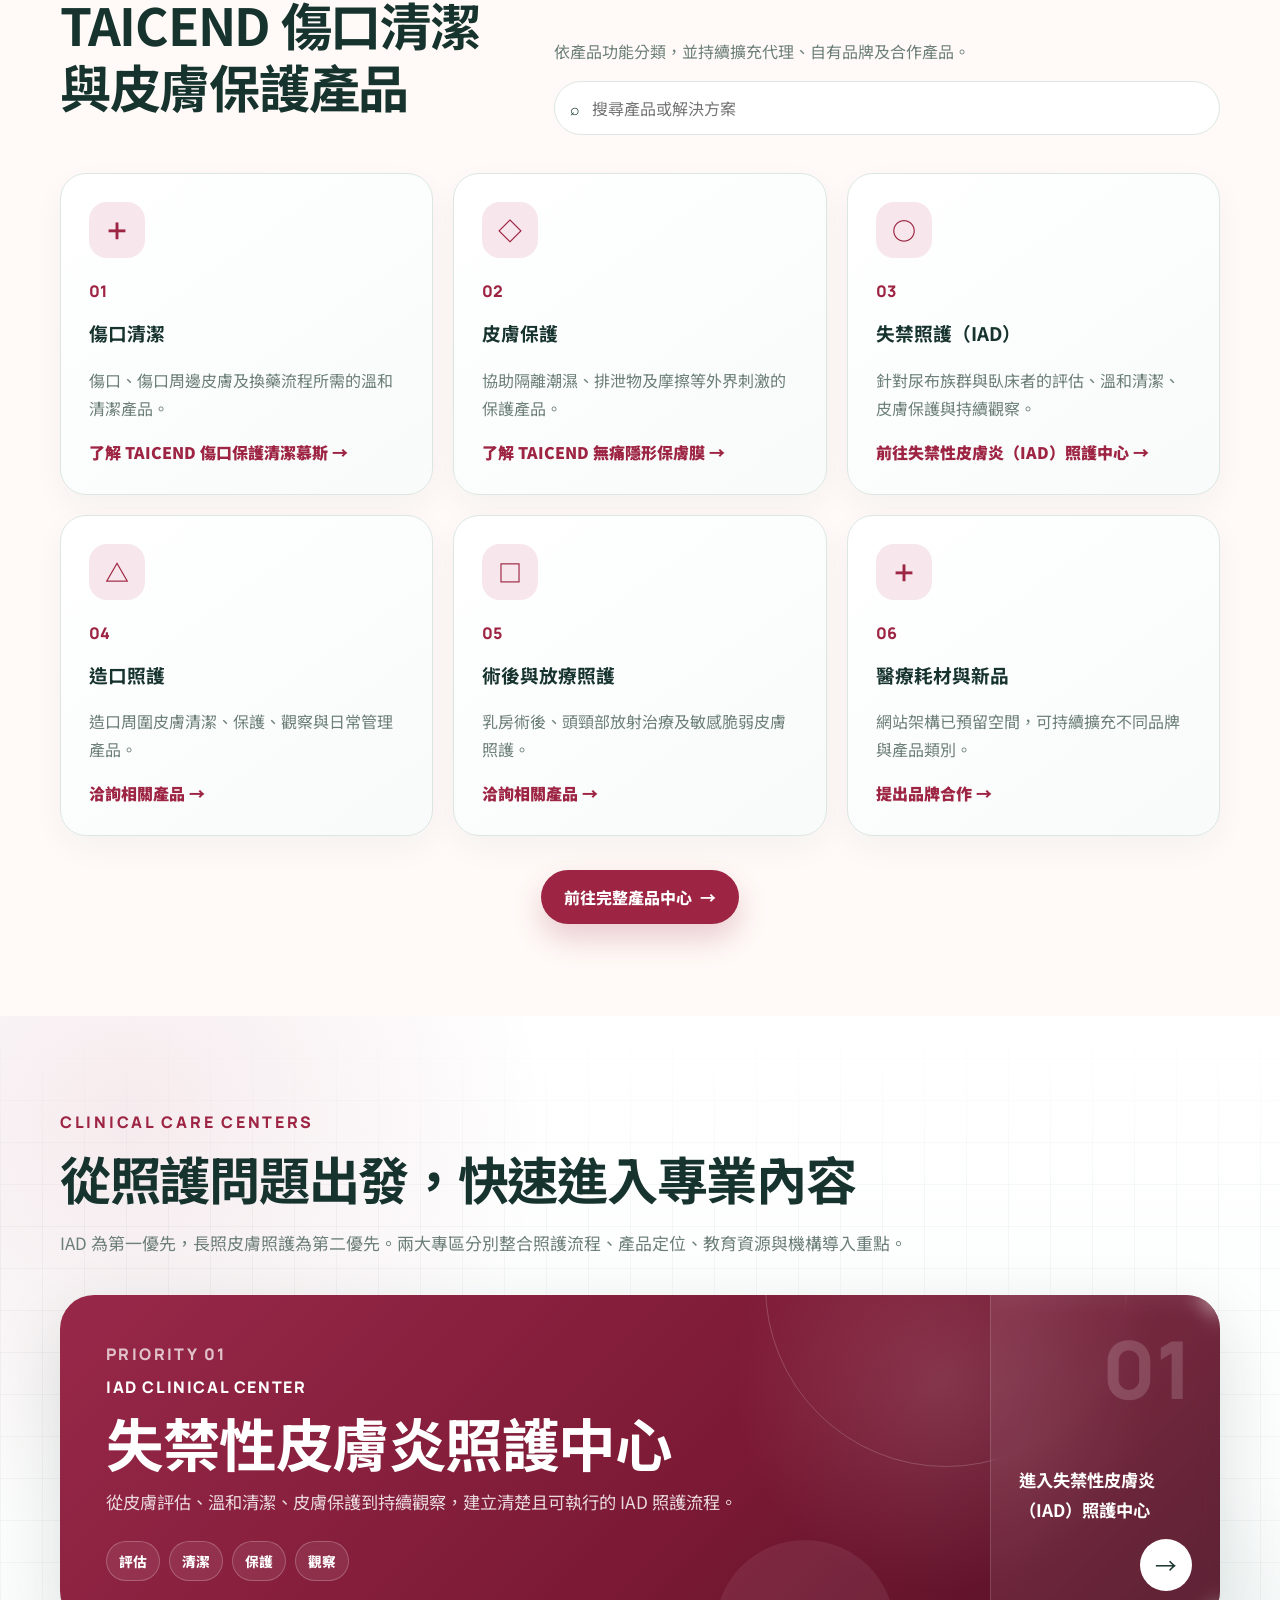
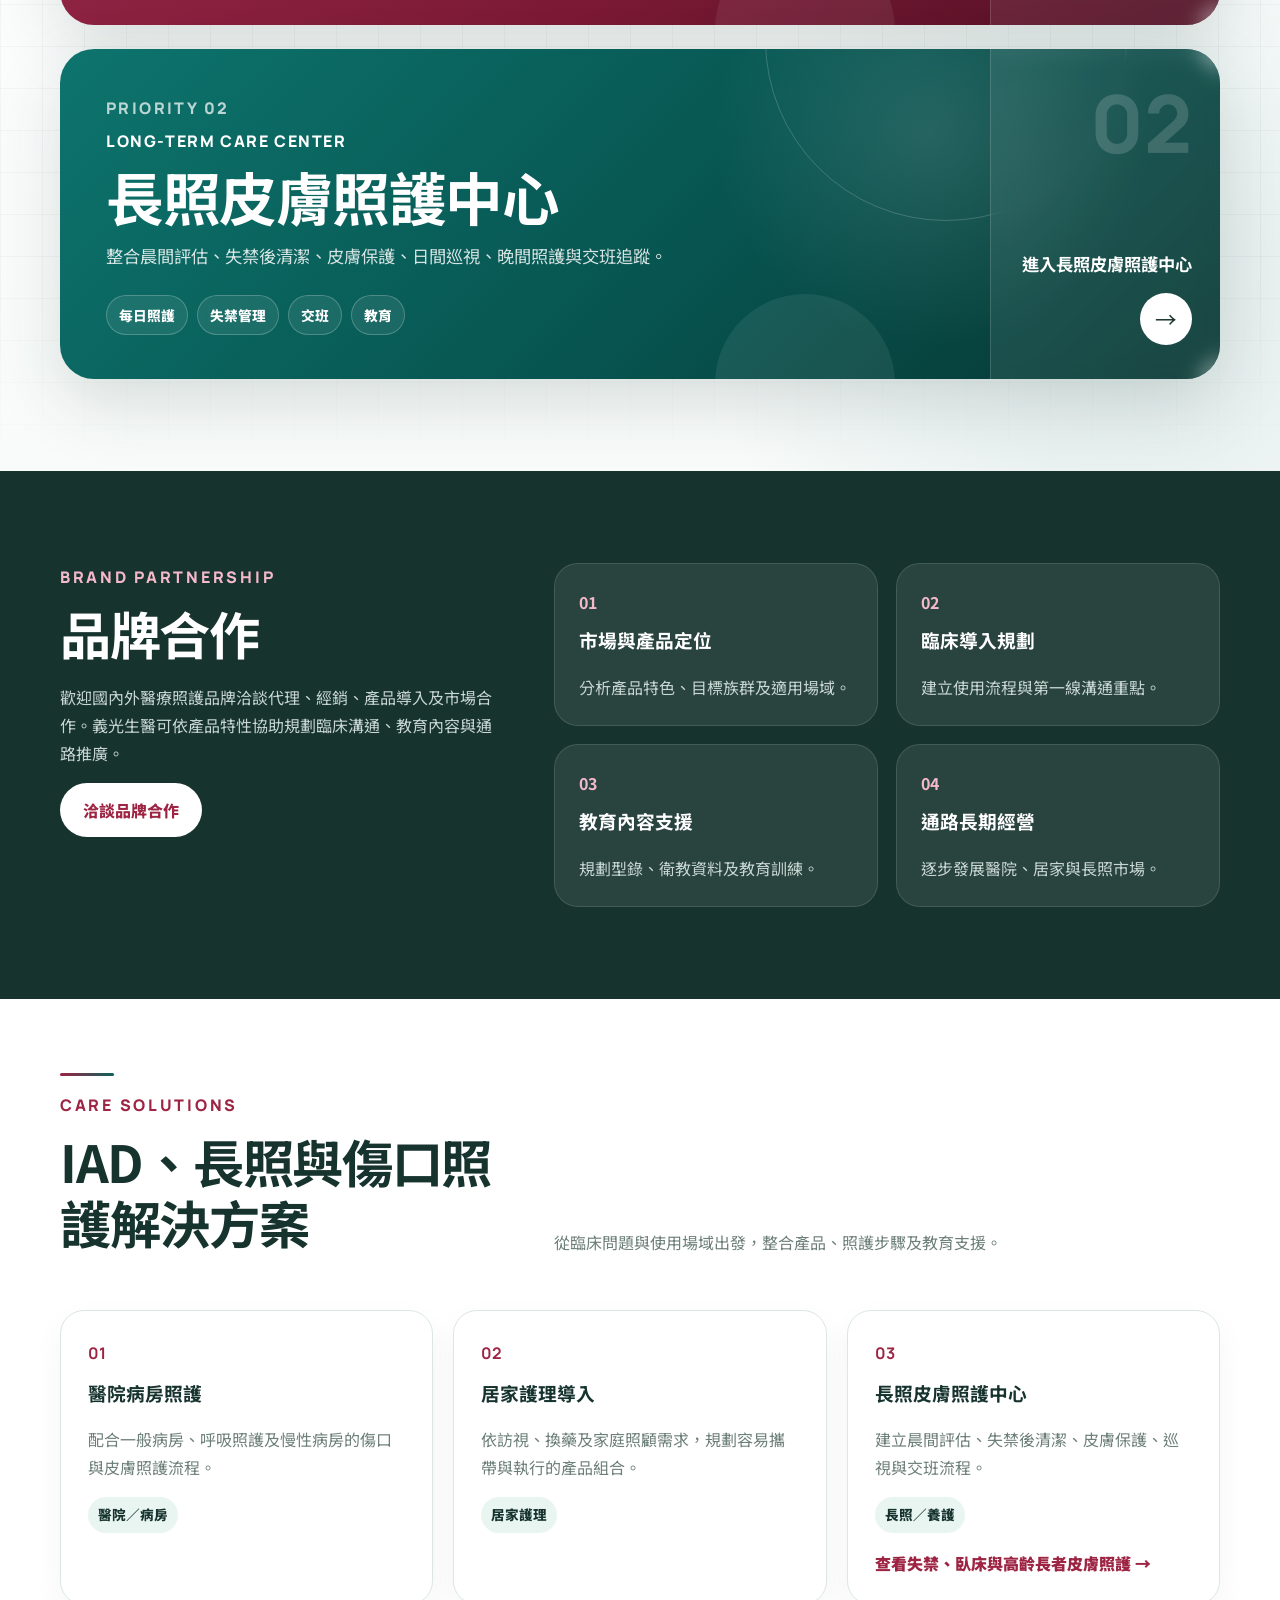
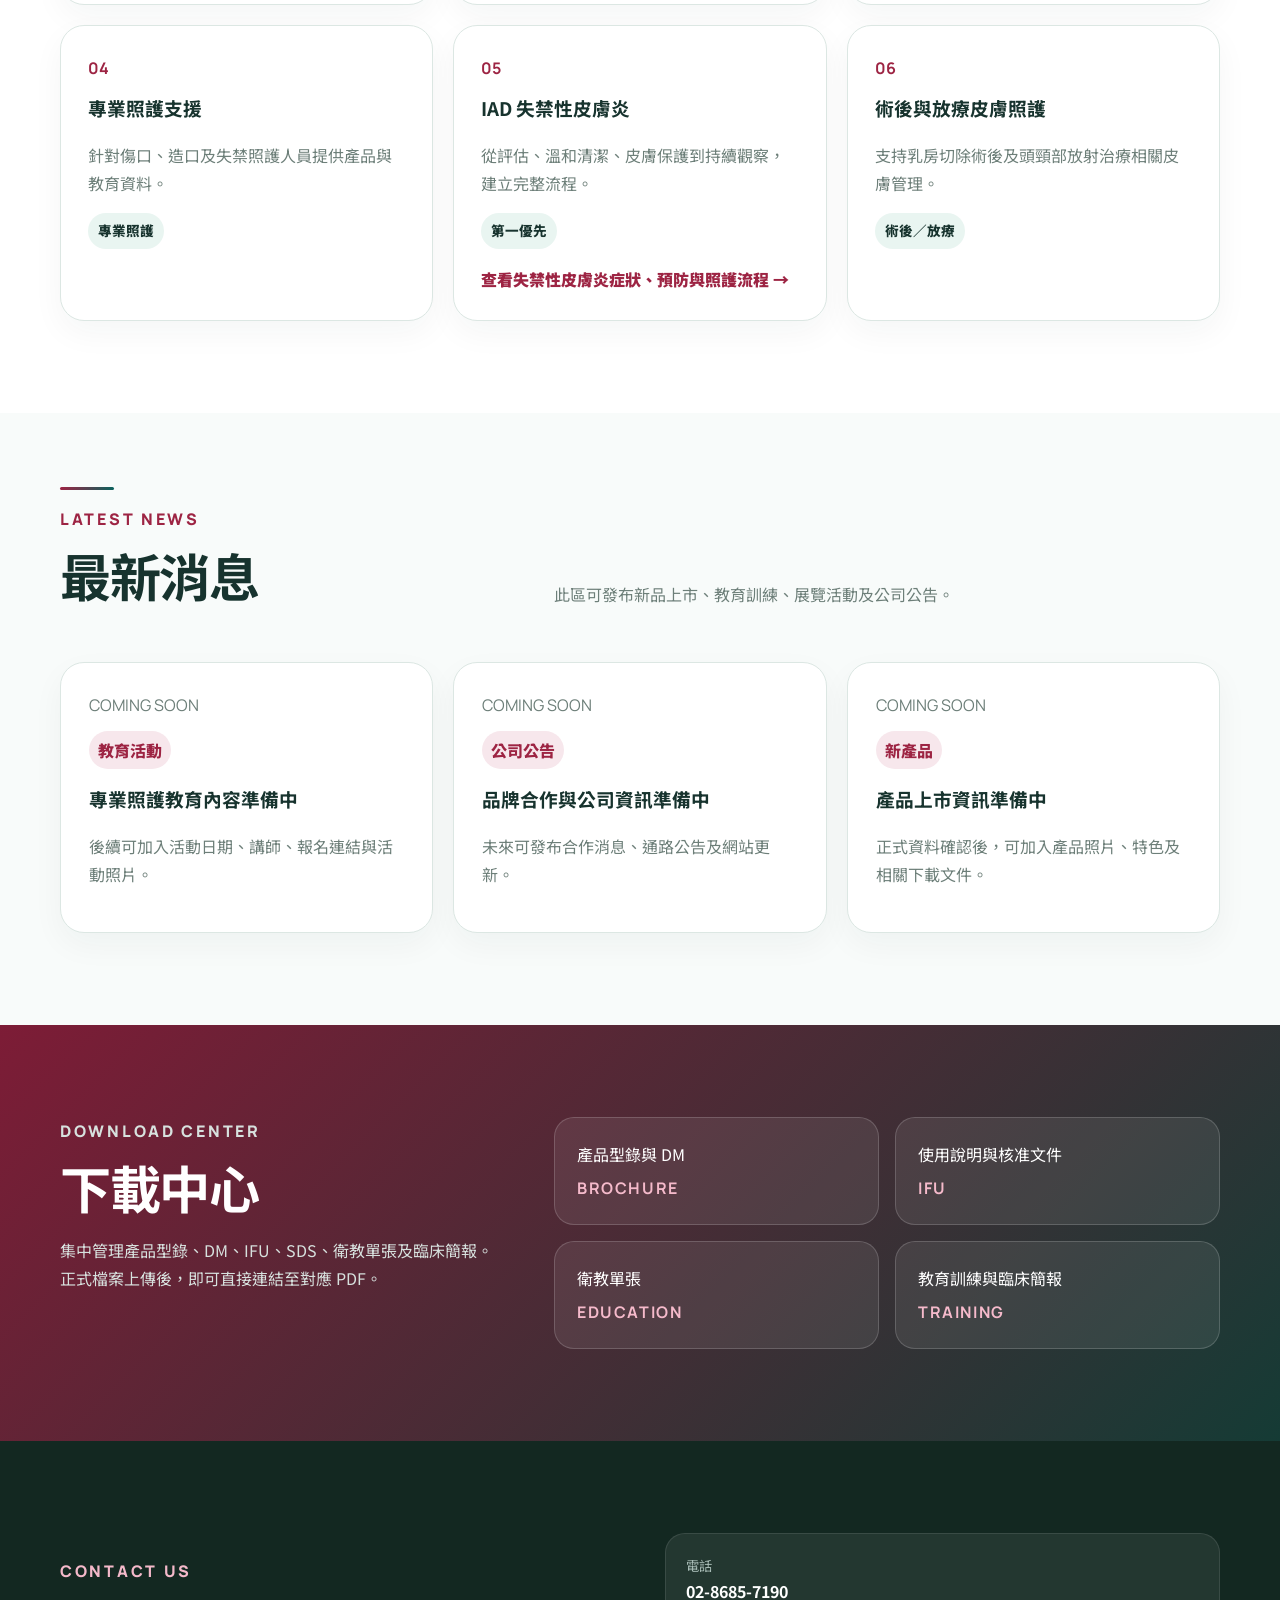
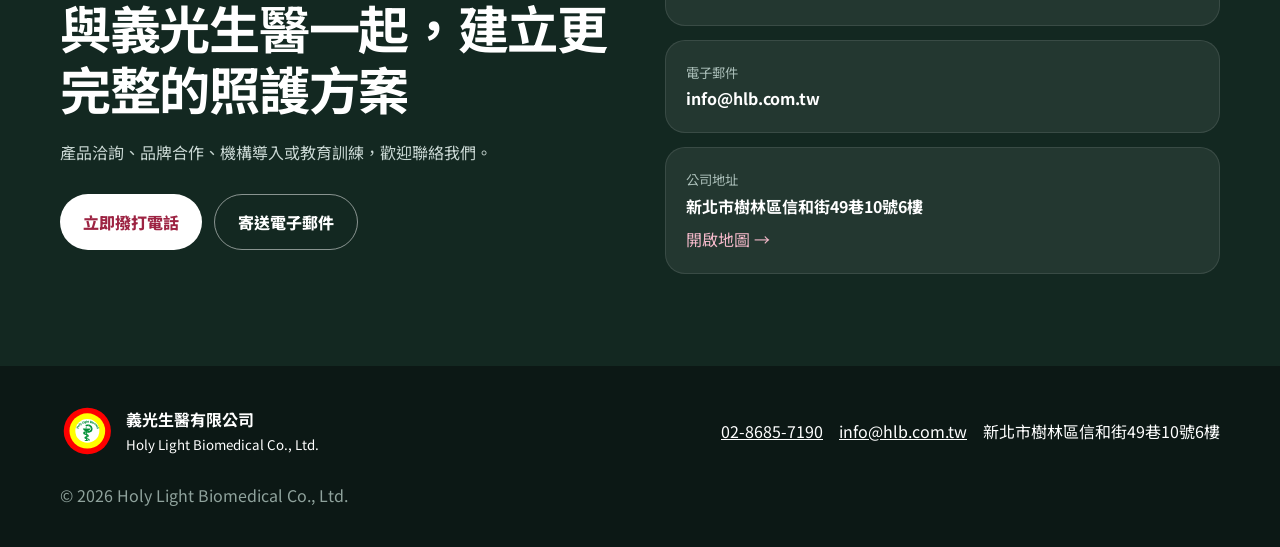
==== commit 55aa9d02: "SEO V2.5.3 optimize homepage H2 structure" ====
--- a/index.html
+++ b/index.html
@@ -188,7 +188,7 @@
       <div class="heading reveal">
         <div>
           <p class="eyebrow">PRODUCT CENTER</p>
-          <h2>產品中心</h2>
+          <h2>TAICEND 傷口清潔與皮膚保護產品</h2>
         </div>
         <div>
           <p>依產品功能分類，並持續擴充代理、自有品牌及合作產品。</p>
@@ -312,7 +312,7 @@
   <section class="section solutions" id="solutions">
     <div class="container">
       <div class="heading reveal">
-        <div><p class="eyebrow">CARE SOLUTIONS</p><h2>照護解決方案</h2></div>
+        <div><p class="eyebrow">CARE SOLUTIONS</p><h2>IAD、長照與傷口照護解決方案</h2></div>
         <p>從臨床問題與使用場域出發，整合產品、照護步驟及教育支援。</p>
       </div>
 
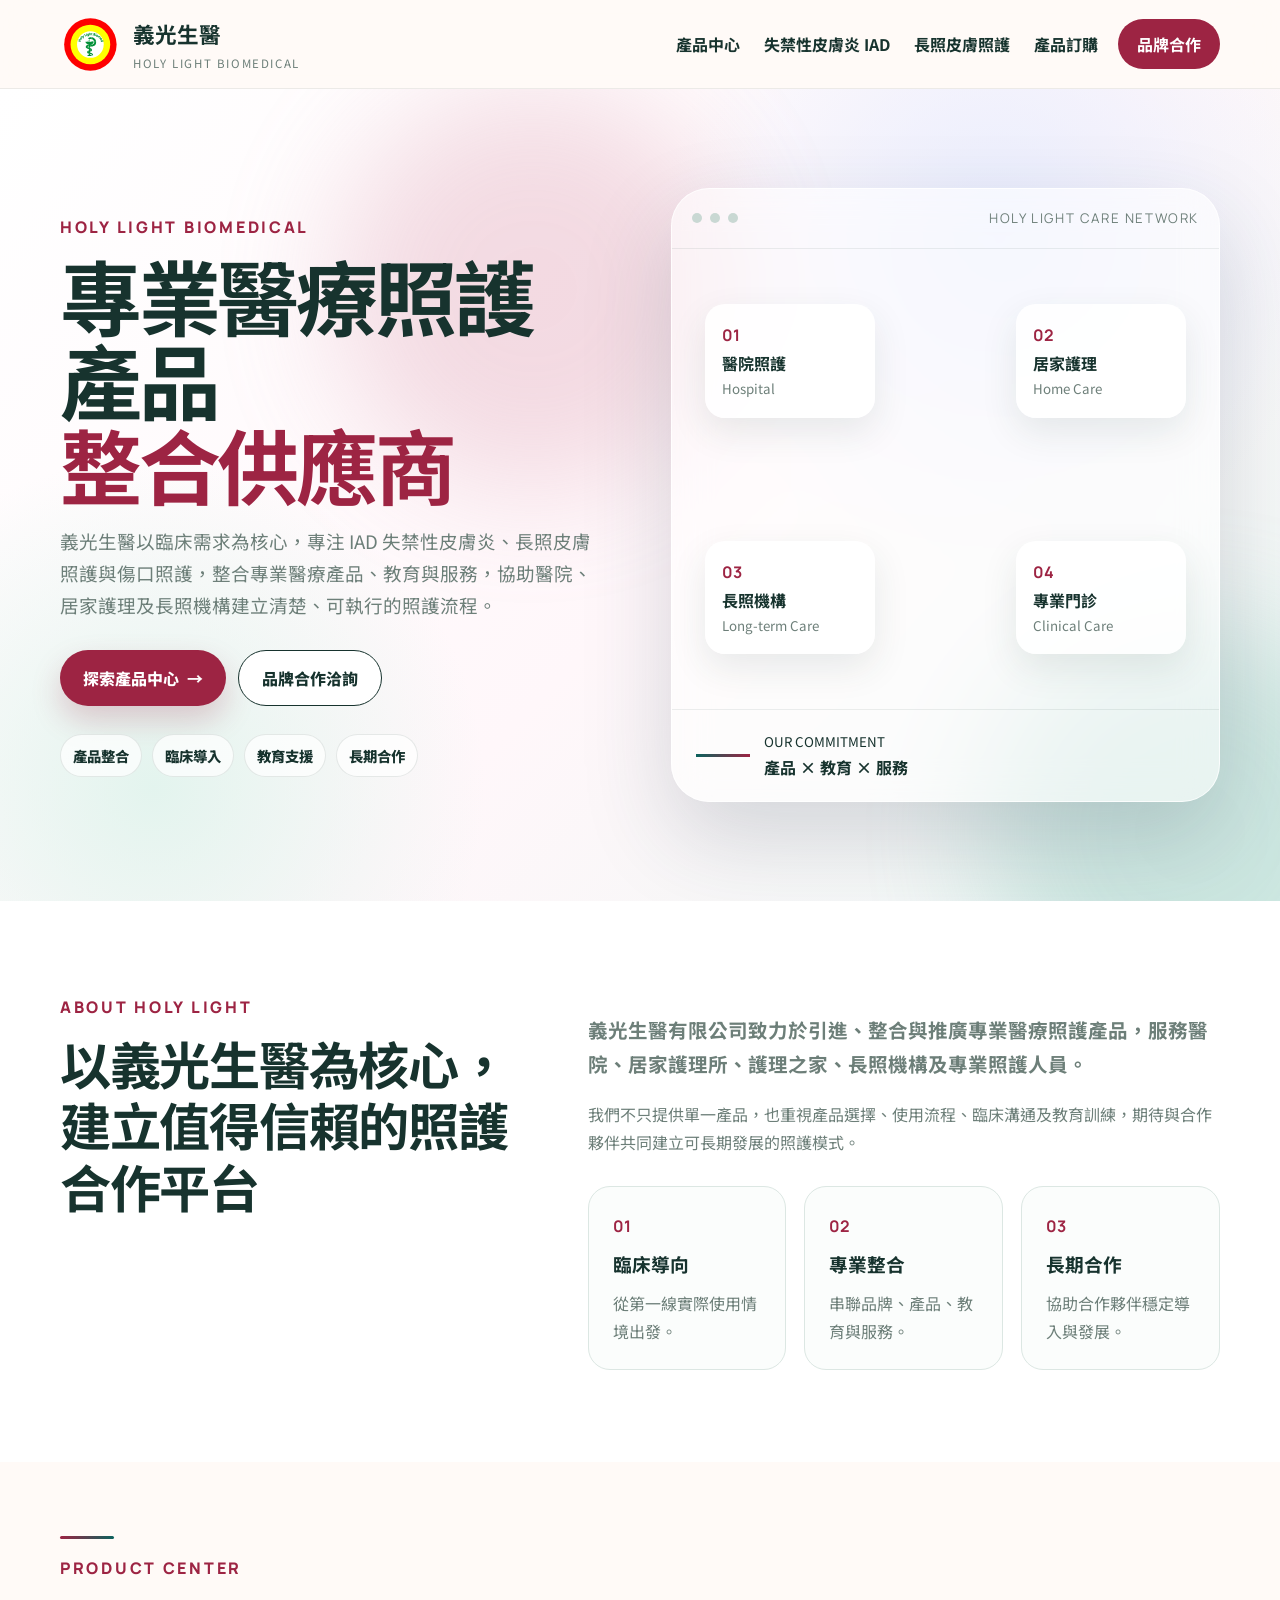
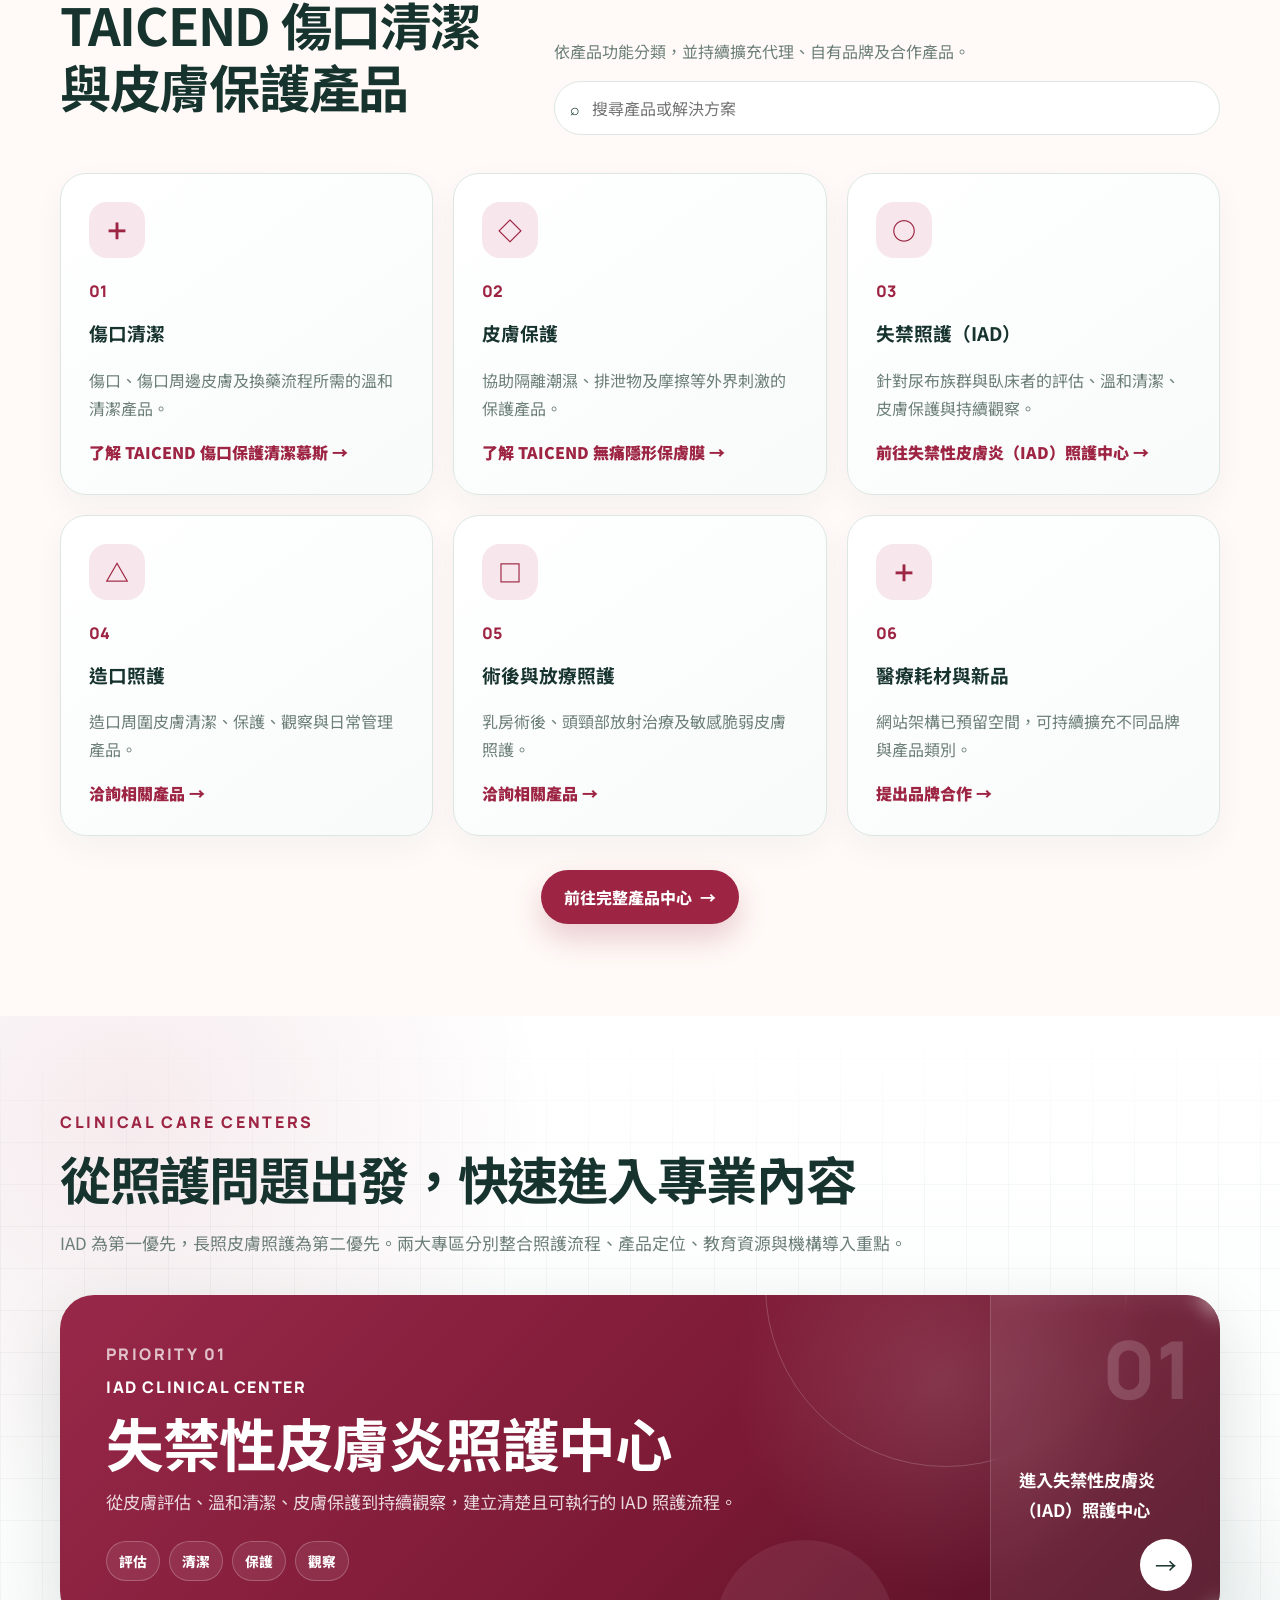
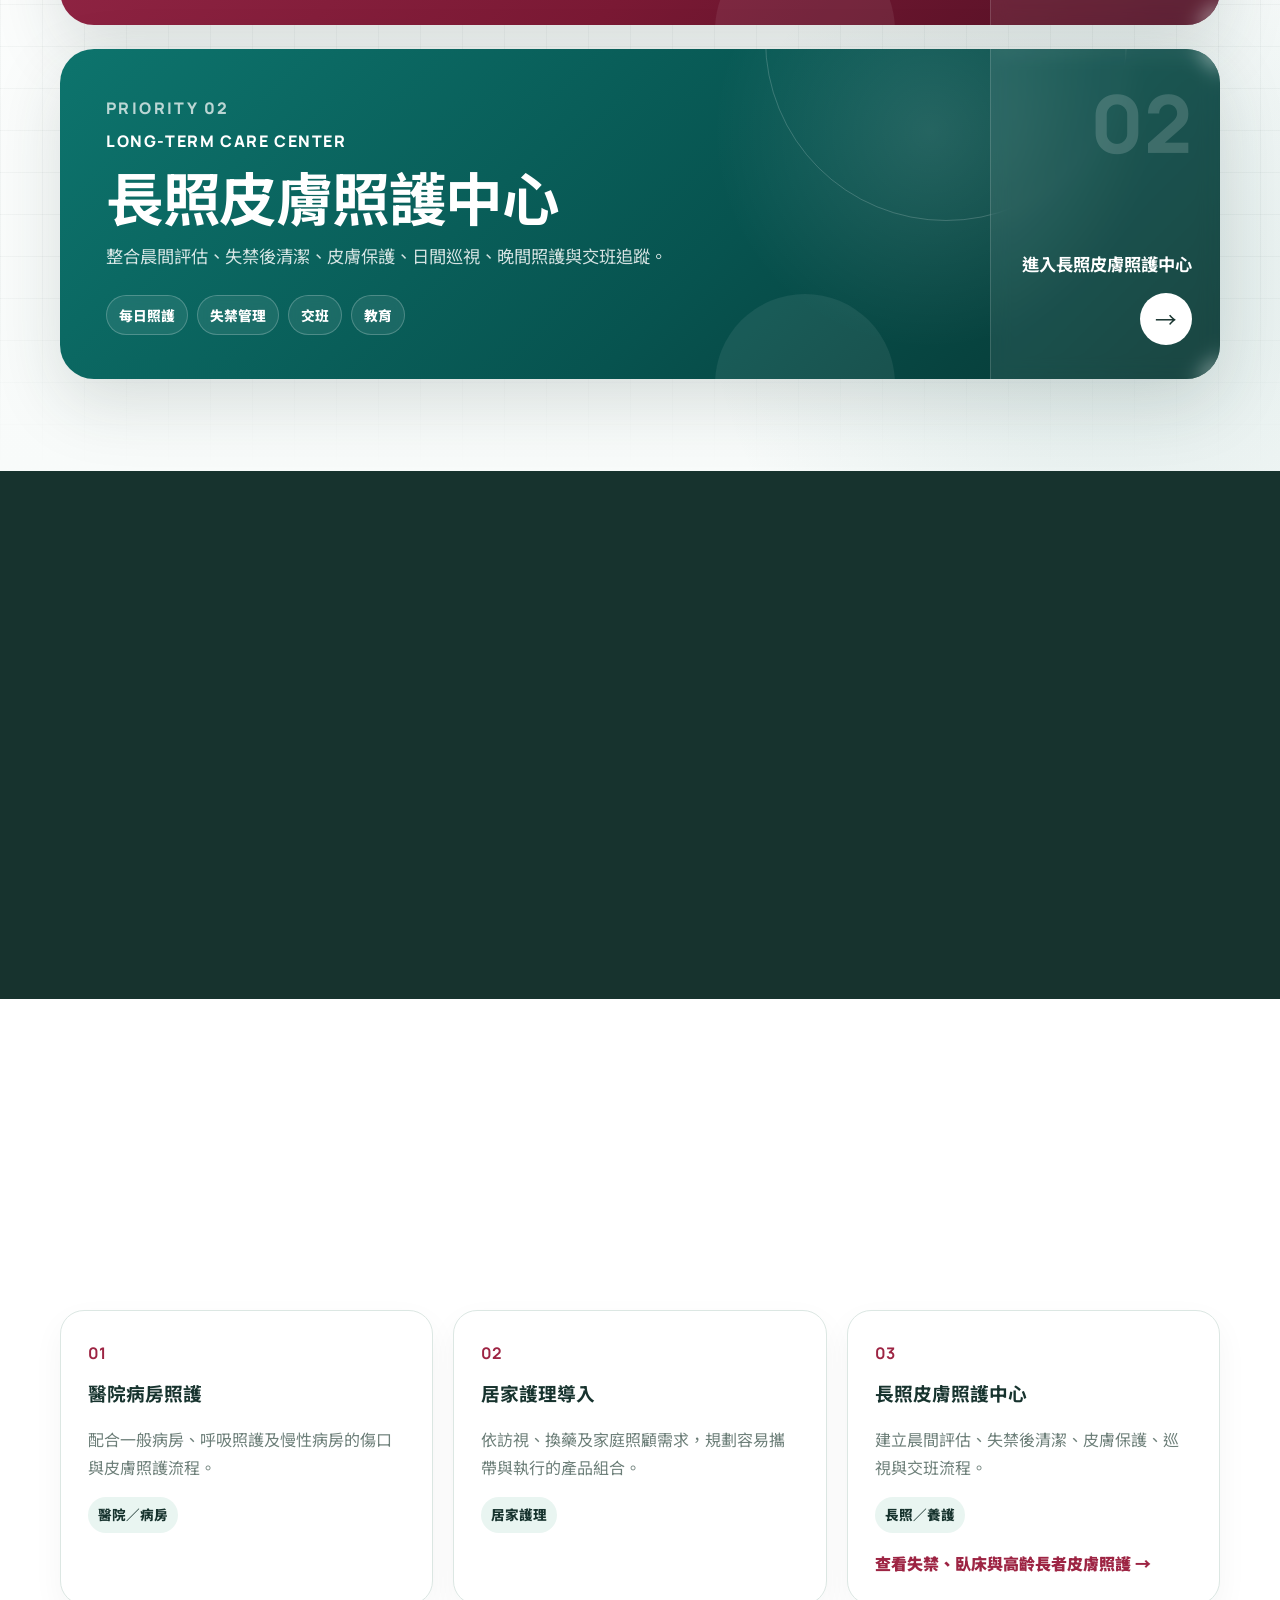
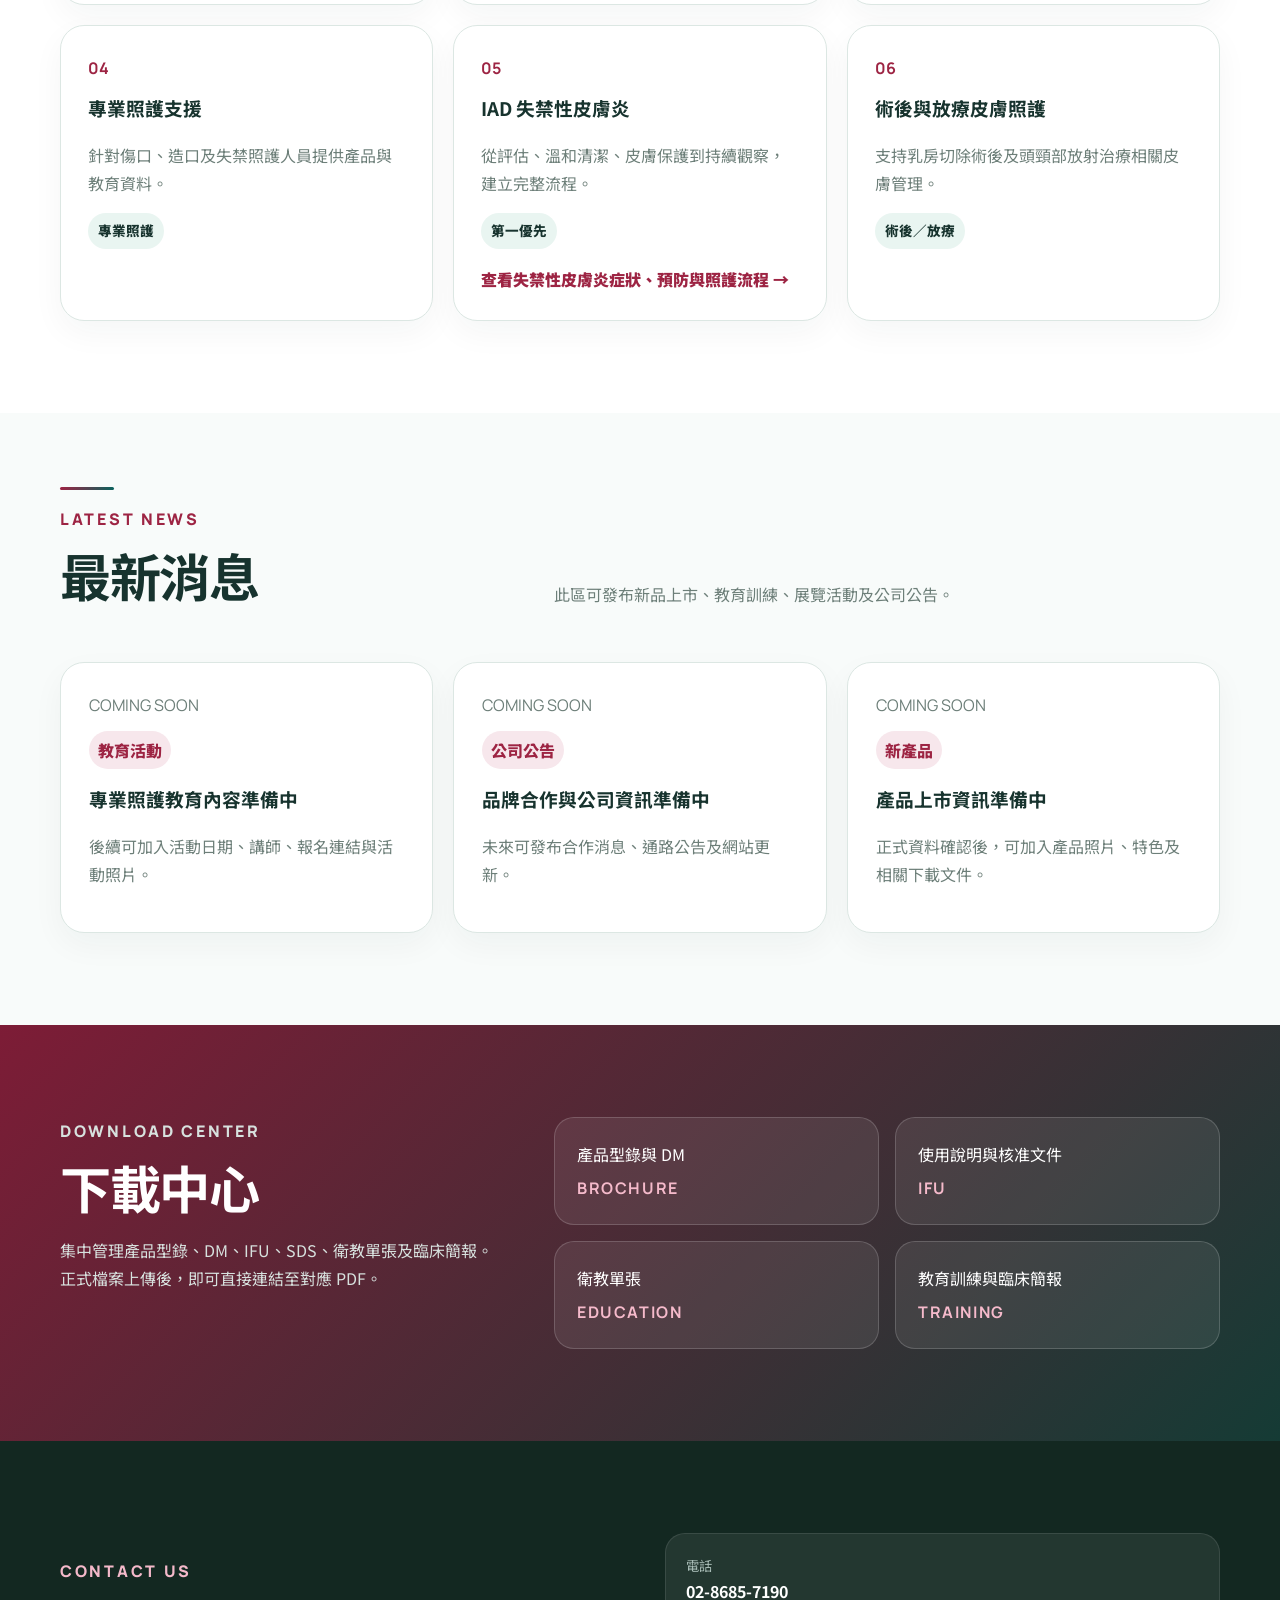
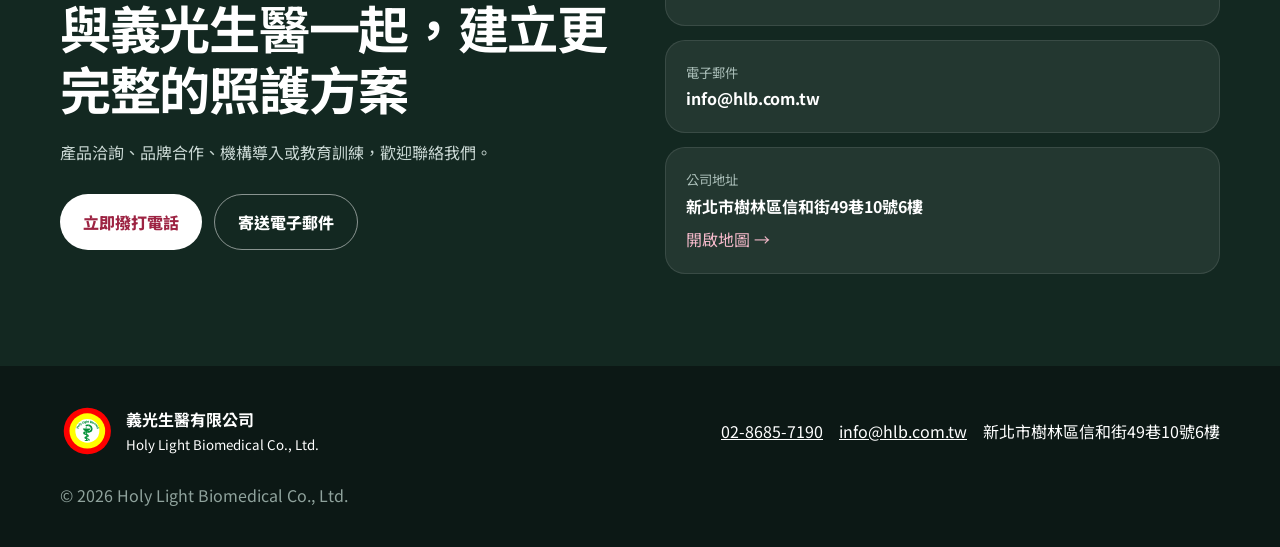
==== commit c83595fc: "Update index.html" ====
--- a/index.html
+++ b/index.html
@@ -107,12 +107,13 @@
       <span></span><span></span><span></span>
     </button>
 
-    <nav class="main-nav" id="main-nav" aria-label="主要導覽">
-      <a href="products.html">產品中心</a>
-      <a href="iad-clinical-center.html">失禁性皮膚炎 IAD</a>
-      <a href="long-term-care-center.html">長照皮膚照護</a>
-      <a class="nav-cta" href="#brands">品牌合作</a>
-    </nav>
+   <nav class="main-nav" id="main-nav" aria-label="主要導覽">
+  <a href="products.html">產品中心</a>
+  <a href="iad-clinical-center.html">失禁性皮膚炎 IAD</a>
+  <a href="long-term-care-center.html">長照皮膚照護</a>
+  <a href="order.html">產品訂購</a>
+  <a class="nav-cta" href="#brands">品牌合作</a>
+</nav>
   </div>
 </header>
 
